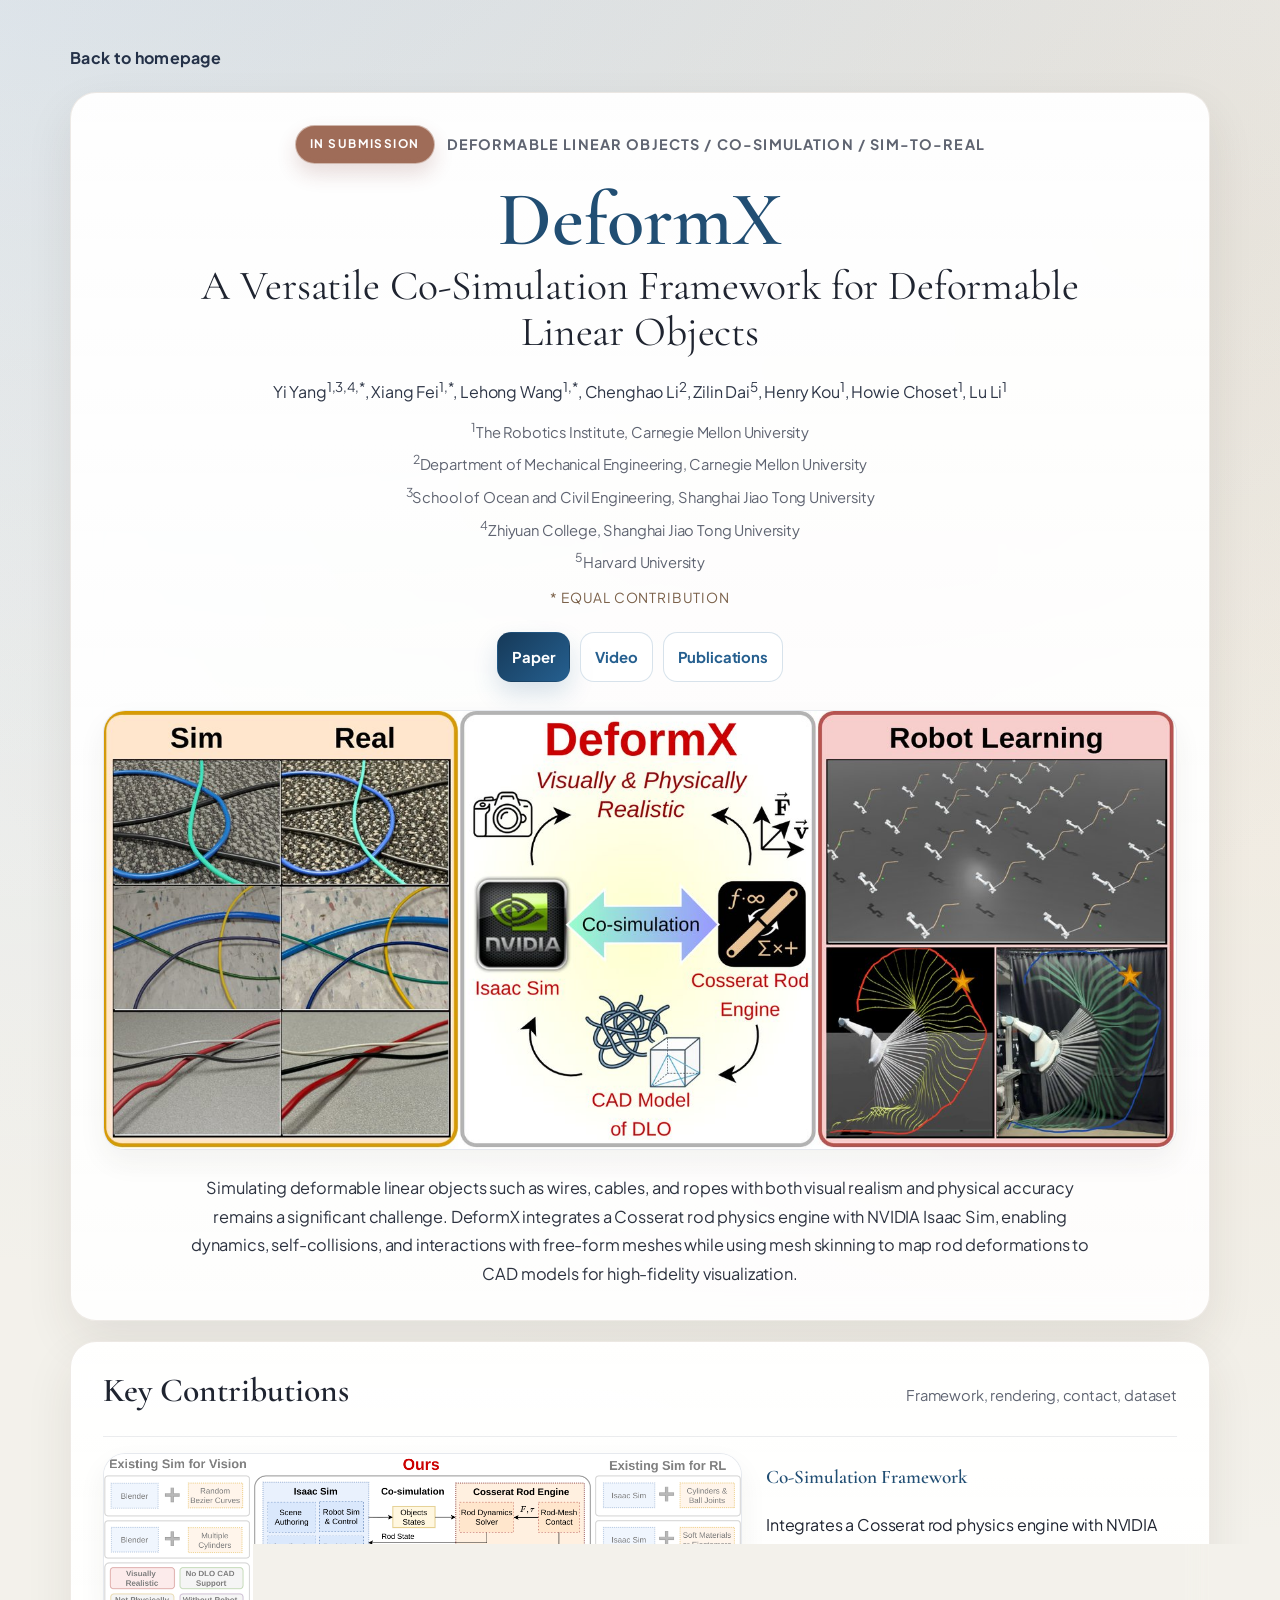
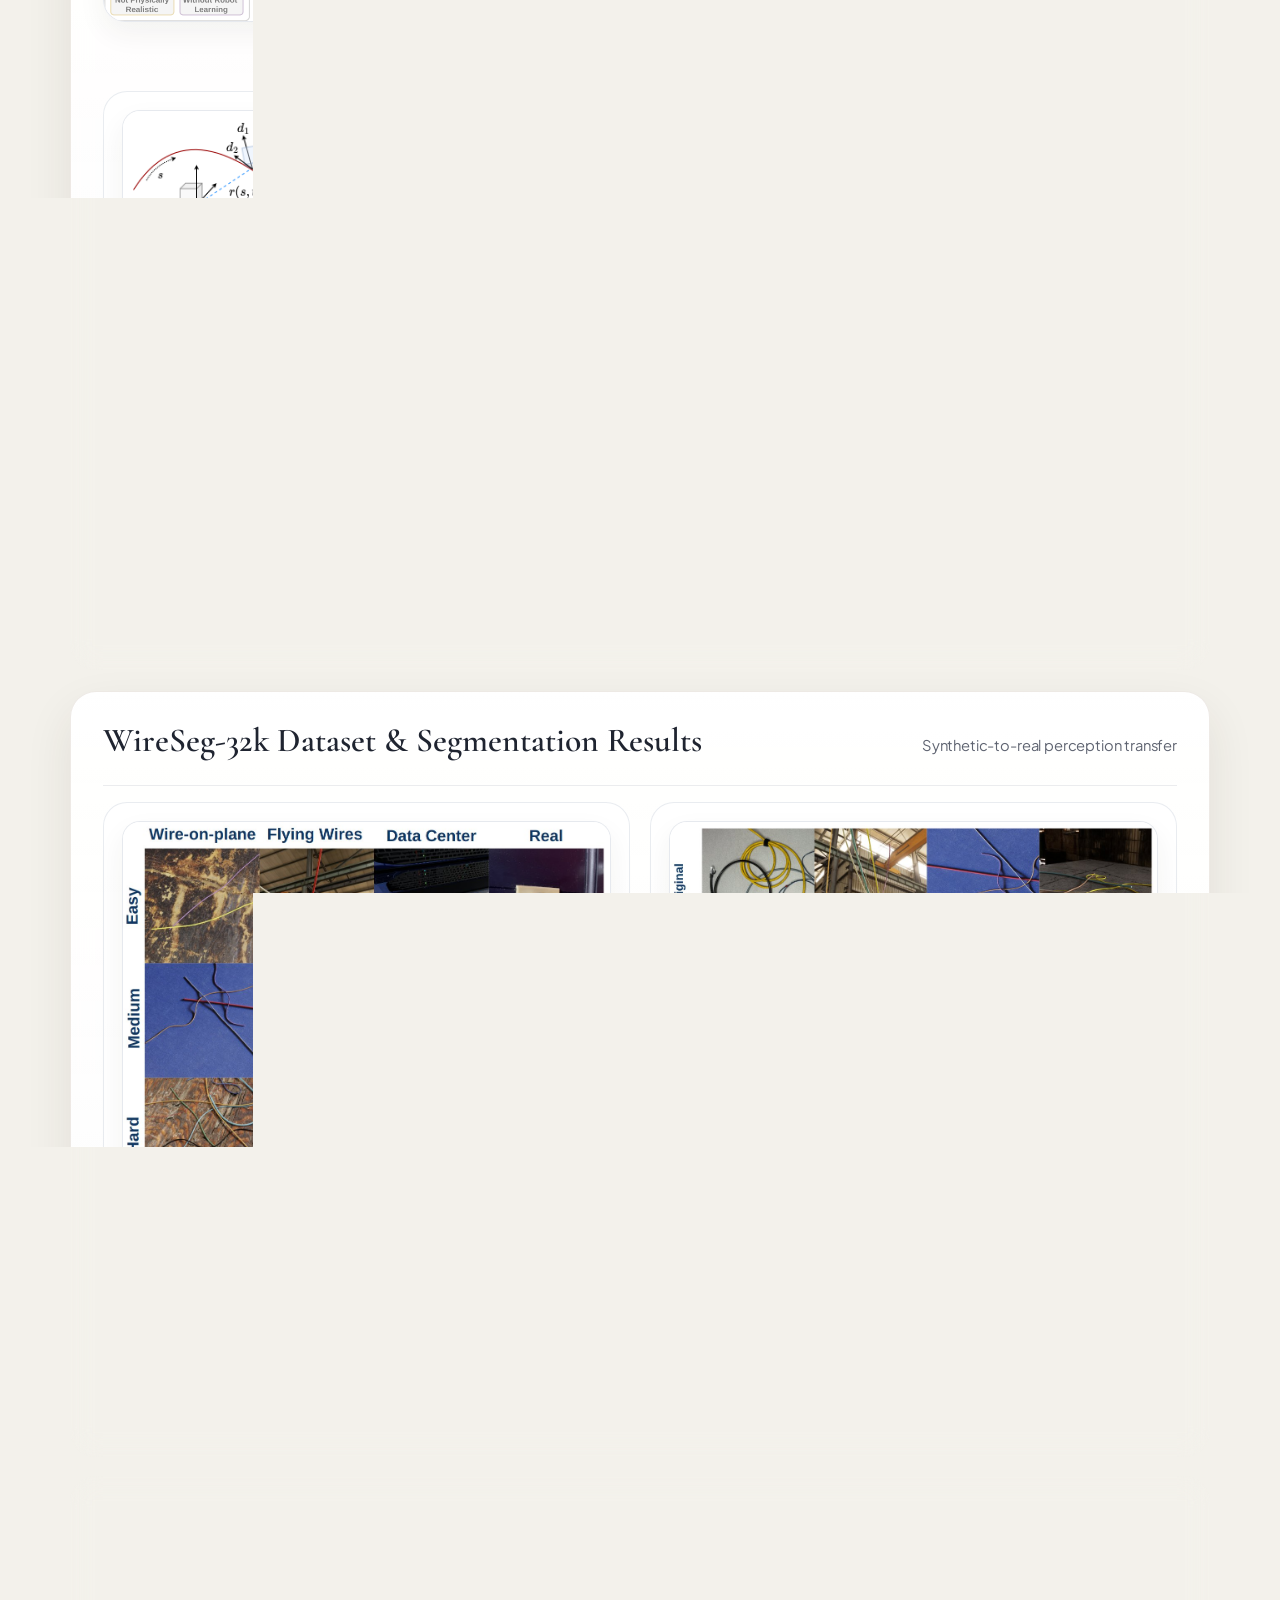
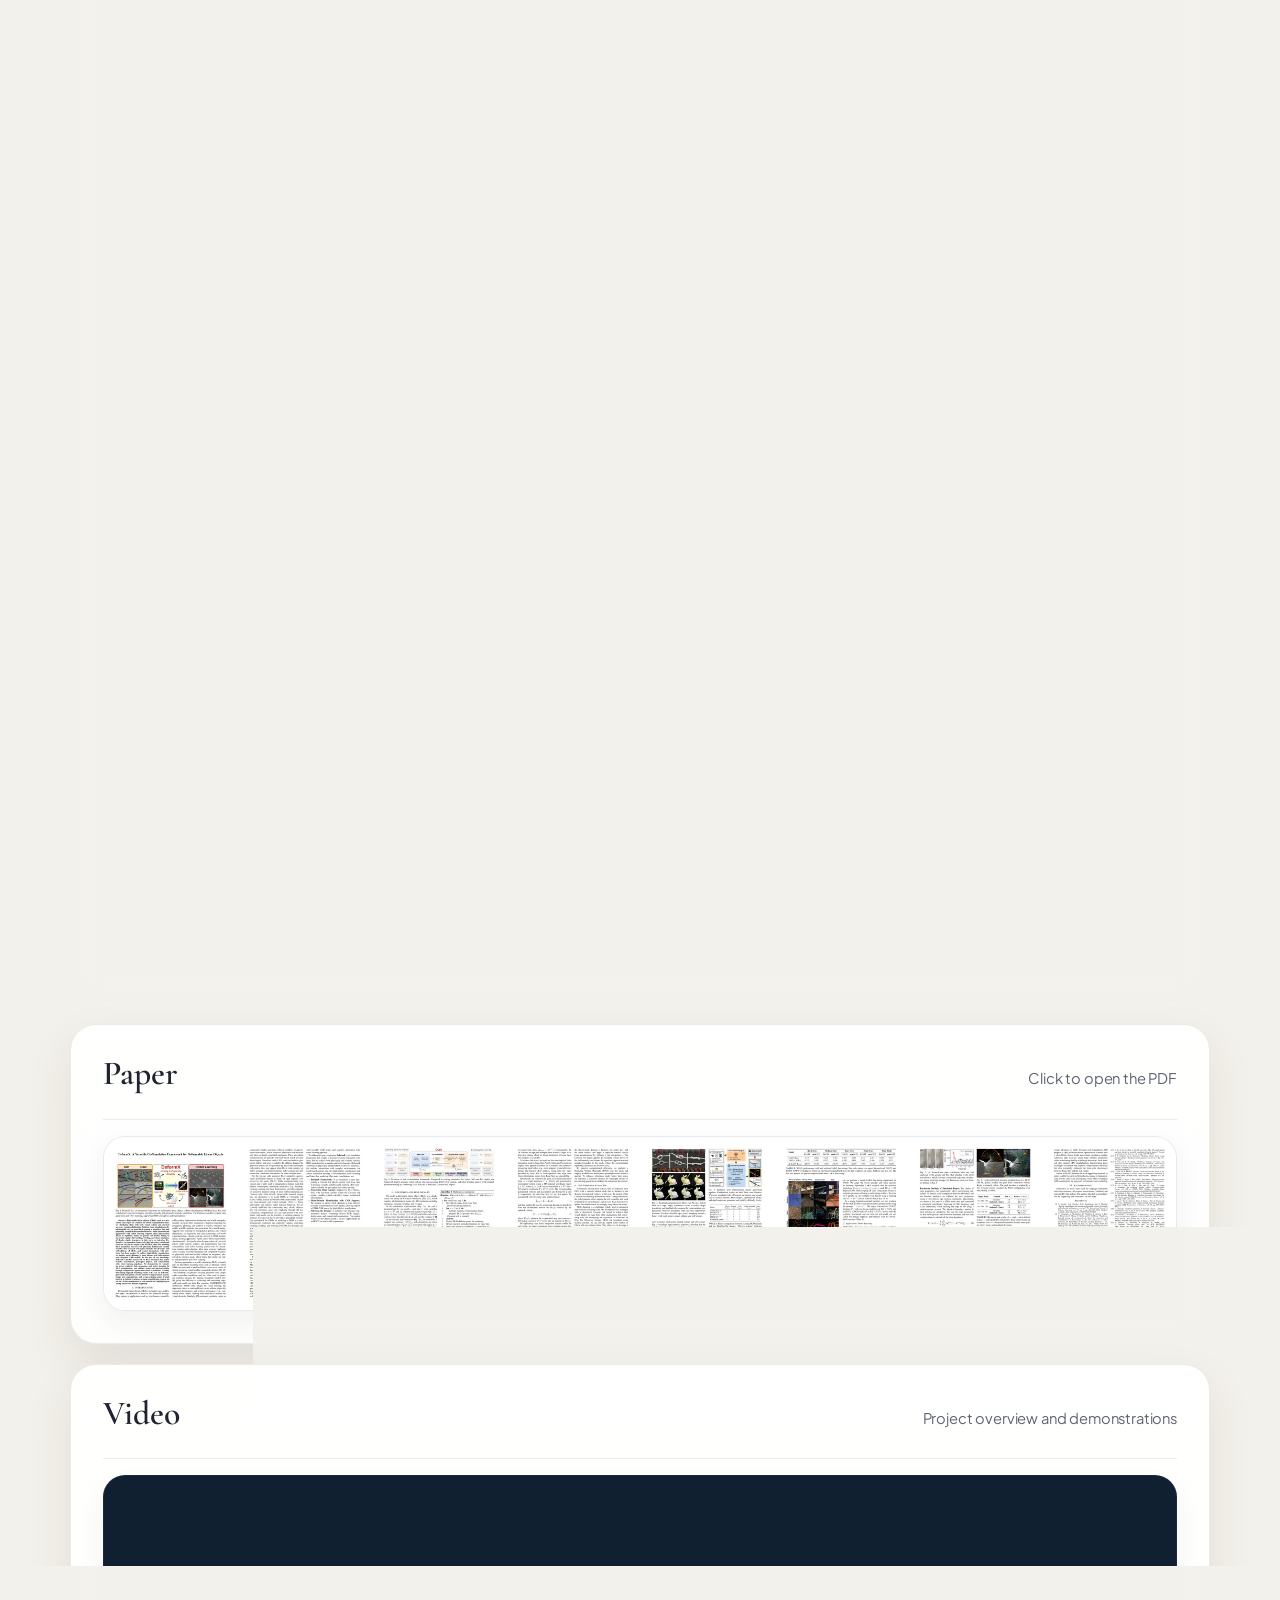
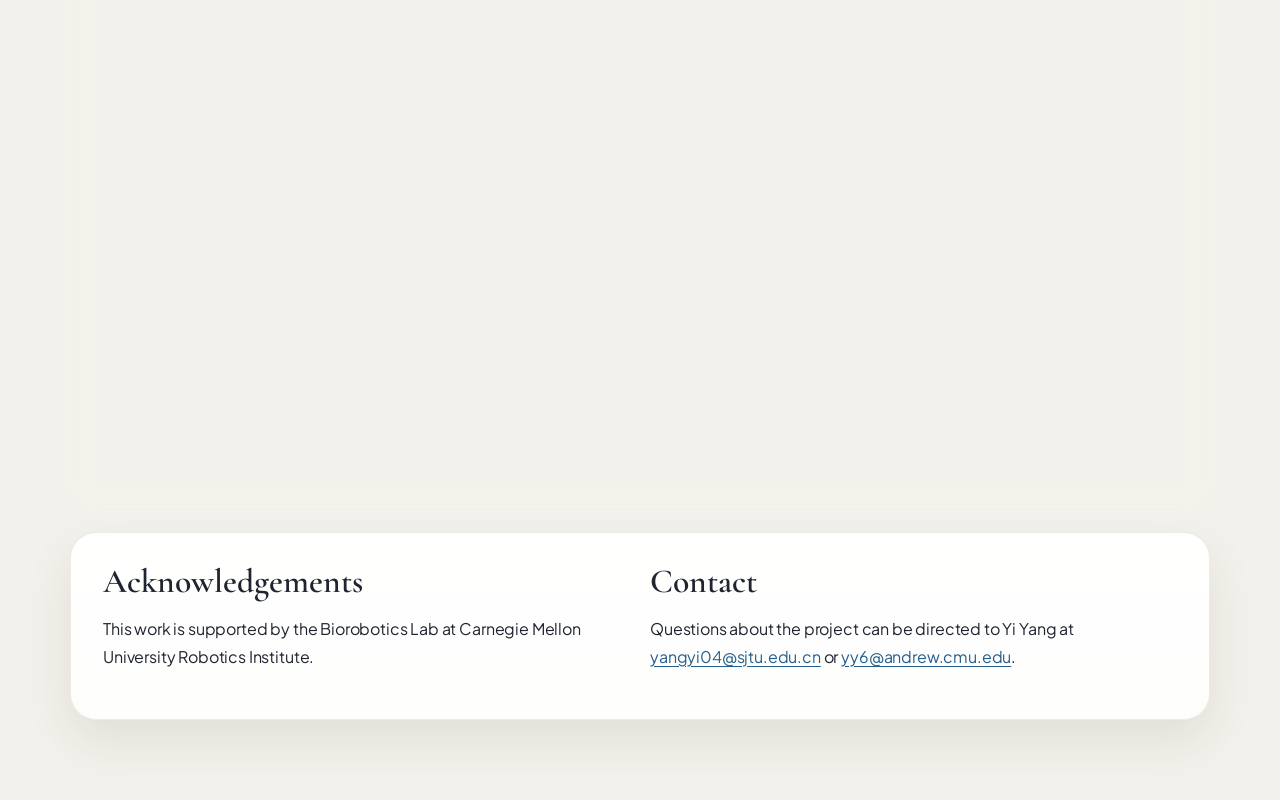
==== deformx.html @ b83f6d79 "add deformx website and video" ====
<!DOCTYPE html>
<html lang="en">
<head>
  <meta charset="UTF-8" />
  <meta name="viewport" content="width=device-width, initial-scale=1.0" />
  <title>DeformX | Yi Yang</title>
  <link rel="preconnect" href="https://fonts.googleapis.com">
  <link rel="preconnect" href="https://fonts.gstatic.com" crossorigin>
  <link href="https://fonts.googleapis.com/css2?family=Cormorant+Garamond:wght@500;600;700&amp;family=Plus+Jakarta+Sans:wght@400;500;600;700;800&amp;display=swap" rel="stylesheet">
  <link rel="stylesheet" href="assets/css/styles.css" />
</head>
<body class="project-page-body">
  <main class="project-shell">
    <a class="project-back-link" href="index.html#publications">Back to homepage</a>

    <section class="card project-hero">
      <div class="project-status-row">
        <span class="pub-badge warm project-status-badge">In Submission</span>
        <span class="project-kicker">Deformable Linear Objects / Co-Simulation / Sim-to-Real</span>
      </div>

      <h1>DeformX</h1>
      <p class="project-subtitle">A Versatile Co-Simulation Framework for Deformable Linear Objects</p>

      <p class="project-authors">
        Yi Yang<sup>1,3,4,*</sup>, Xiang Fei<sup>1,*</sup>, Lehong Wang<sup>1,*</sup>, Chenghao Li<sup>2</sup>,
        Zilin Dai<sup>5</sup>, Henry Kou<sup>1</sup>, Howie Choset<sup>1</sup>, Lu Li<sup>1</sup>
      </p>

      <div class="project-affiliations">
        <p><sup>1</sup>The Robotics Institute, Carnegie Mellon University</p>
        <p><sup>2</sup>Department of Mechanical Engineering, Carnegie Mellon University</p>
        <p><sup>3</sup>School of Ocean and Civil Engineering, Shanghai Jiao Tong University</p>
        <p><sup>4</sup>Zhiyuan College, Shanghai Jiao Tong University</p>
        <p><sup>5</sup>Harvard University</p>
      </div>

      <p class="project-note">* Equal contribution</p>

      <div class="project-actions">
        <a class="btn" href="assets/docs/DeformX.pdf" target="_blank" rel="noopener noreferrer">Paper</a>
        <a class="btn ghost" href="https://www.youtube.com/watch?v=CQvS8lQYSS8" target="_blank" rel="noopener noreferrer">Video</a>
        <a class="btn ghost" href="index.html#publications">Publications</a>
      </div>

      <figure class="project-cover">
        <img src="assets/images/deformx_cover.jpg" alt="DeformX framework overview" />
      </figure>

      <p class="project-lead">
        Simulating deformable linear objects such as wires, cables, and ropes with both visual realism and
        physical accuracy remains a significant challenge. DeformX integrates a Cosserat rod physics engine
        with NVIDIA Isaac Sim, enabling dynamics, self-collisions, and interactions with free-form meshes
        while using mesh skinning to map rod deformations to CAD models for high-fidelity visualization.
      </p>
    </section>

    <section class="card project-section">
      <div class="section-head">
        <h2>Key Contributions</h2>
        <span class="muted">Framework, rendering, contact, dataset</span>
      </div>

      <div class="project-feature">
        <figure class="project-feature-media">
          <img src="assets/images/deformx_system.png" alt="DeformX co-simulation framework diagram" />
        </figure>
        <div class="project-feature-copy">
          <h3>Co-Simulation Framework</h3>
          <p>
            Integrates a Cosserat rod physics engine with NVIDIA Isaac Sim through a multi-rate coupling
            scheme, bridging principled DLO physics, realistic visualization, and robot-learning-compatible
            scene authoring in a single pipeline.
          </p>
        </div>
      </div>

      <div class="project-grid project-grid-three">
        <article class="project-mini-card">
          <figure class="project-mini-media">
            <img src="assets/images/deformx_figure2.png" alt="Mesh skinning visualization for DeformX" />
          </figure>
          <h3>Mesh Skinning</h3>
          <p>Maps discrete Cosserat rod deformation onto CAD models for high-fidelity visualization.</p>
        </article>

        <article class="project-mini-card">
          <figure class="project-mini-media">
            <img src="assets/images/deformx_contact.png" alt="Free-form mesh contact in DeformX" />
          </figure>
          <h3>Free-Form Mesh Contact</h3>
          <p>Supports realistic interaction between deformable linear objects and arbitrary meshes.</p>
        </article>

        <article class="project-mini-card">
          <figure class="project-mini-media">
            <img src="assets/images/deformx_pipeline.jpg" alt="WireSeg-32k dataset generation pipeline" />
          </figure>
          <h3>WireSeg-32k Dataset</h3>
          <p>Provides 32,000 synthetic wire segmentation images with depth and instance masks.</p>
        </article>
      </div>
    </section>

    <section class="card project-section">
      <div class="section-head">
        <h2>WireSeg-32k Dataset &amp; Segmentation Results</h2>
        <span class="muted">Synthetic-to-real perception transfer</span>
      </div>

      <div class="project-grid project-grid-two">
        <article class="project-panel">
          <figure class="project-panel-media">
            <img src="assets/images/deformx_dataset.jpg" alt="WireSeg-32k synthetic dataset examples" />
          </figure>
          <p class="project-caption">
            32,000 synthetic images from 300+ simulation runs across Easy, Medium, and Hard tiers in
            wire-on-plane, flying-wire, and data-center scenes.
          </p>
        </article>

        <article class="project-panel">
          <figure class="project-panel-media">
            <img src="assets/images/deformx_segmentation.jpg" alt="Segmentation results from DeformX-generated training data" />
          </figure>
          <p class="project-caption">
            Fine-tuning SAM3 on DeformX-generated data yields a <strong>10.2% mAP@75 improvement</strong>
            on real-image wire instance segmentation.
          </p>
        </article>
      </div>
    </section>

    <section class="card project-section">
      <div class="section-head">
        <h2>Sim-to-Real Robot Learning</h2>
        <span class="muted">Validation and transfer on UR5e</span>
      </div>

      <div class="project-stack">
        <article class="project-panel project-panel-narrow">
          <figure class="project-panel-media">
            <img src="assets/images/deformx_sin_motion.jpg" alt="Physics validation with robot-driven rope motion" />
          </figure>
          <p class="project-caption">Physics validation with robot-driven rope motion and motion-capture comparison.</p>
        </article>

        <article class="project-panel project-panel-narrow">
          <figure class="project-panel-media">
            <img src="assets/images/deformx_demo3.jpg" alt="Goal-conditioned rope manipulation in simulation and on hardware" />
          </figure>
          <p class="project-caption">Goal-conditioned dynamic rope manipulation in simulation and in the real world.</p>
        </article>
      </div>

      <p class="project-summary">
        A rope-swinging hit-target policy trained entirely in DeformX achieves
        <strong>6.6 cm mean target-hitting error</strong> when deployed on a real UR5e robot.
      </p>
    </section>

    <section class="card project-section">
      <div class="section-head">
        <h2>Paper</h2>
        <span class="muted">Click to open the PDF</span>
      </div>

      <a class="project-paper-preview" href="assets/docs/DeformX.pdf" target="_blank" rel="noopener noreferrer">
        <img src="assets/images/deformx_paper_stitched.jpg" alt="Preview of the DeformX paper" />
      </a>
    </section>

    <section class="card project-section">
      <div class="section-head">
        <h2>Video</h2>
        <span class="muted">Project overview and demonstrations</span>
      </div>

      <div class="project-video-frame">
        <iframe
          src="https://www.youtube.com/embed/CQvS8lQYSS8"
          title="DeformX video"
          allow="accelerometer; autoplay; clipboard-write; encrypted-media; gyroscope; picture-in-picture"
          allowfullscreen></iframe>
      </div>
    </section>

    <section class="card project-section project-footer-card">
      <div class="project-grid project-grid-two">
        <div>
          <h2>Acknowledgements</h2>
          <p>This work is supported by the Biorobotics Lab at Carnegie Mellon University Robotics Institute.</p>
        </div>
        <div>
          <h2>Contact</h2>
          <p>
            Questions about the project can be directed to Yi Yang at
            <a href="mailto:yangyi04@sjtu.edu.cn">yangyi04@sjtu.edu.cn</a>
            or
            <a href="mailto:yy6@andrew.cmu.edu">yy6@andrew.cmu.edu</a>.
          </p>
        </div>
      </div>
    </section>
  </main>
</body>
</html>
---- assets/css/styles.css ----
:root {
  --bg: #f3f1eb;
  --panel: rgba(255, 255, 255, 0.88);
  --panel-strong: #ffffff;
  --line: rgba(135, 108, 78, 0.14);
  --line-strong: rgba(78, 99, 133, 0.18);
  --text: #1f2430;
  --muted: #5f6471;
  --accent: #255f8f;
  --accent-soft: #edf5fb;
  --accent-deep: #163a59;
  --warm: #9c5b44;
  --shadow: 0 20px 48px rgba(50, 43, 31, 0.09);
  --shadow-soft: 0 12px 28px rgba(50, 43, 31, 0.06);
}

* {
  box-sizing: border-box;
}

html,
body {
  margin: 0;
  padding: 0;
}

html {
  scroll-behavior: smooth;
}

body {
  font-family: "Plus Jakarta Sans", -apple-system, BlinkMacSystemFont, "Segoe UI", sans-serif;
  color: var(--text);
  line-height: 1.75;
  background:
    radial-gradient(circle at 10% -8%, rgba(108, 151, 197, 0.26), transparent 28%),
    radial-gradient(circle at 92% 4%, rgba(205, 174, 132, 0.2), transparent 24%),
    linear-gradient(180deg, rgba(255, 255, 255, 0.46) 0%, rgba(255, 255, 255, 0) 22%),
    var(--bg);
  letter-spacing: -0.01em;
}

h1,
h2,
h3 {
  font-family: "Cormorant Garamond", Georgia, serif;
  font-weight: 600;
  letter-spacing: 0;
}

a {
  color: var(--accent);
  text-underline-offset: 0.18em;
}

.page-shell {
  max-width: 1200px;
  margin: 0 auto;
  padding: 44px 20px 76px;
  display: grid;
  gap: 24px;
  grid-template-columns: 340px minmax(0, 1fr);
  align-items: start;
}

.card {
  background: var(--panel);
  border: 1px solid var(--line);
  border-radius: 26px;
  box-shadow: var(--shadow);
  backdrop-filter: blur(14px);
}

.sidebar {
  position: sticky;
  top: 20px;
  padding: 30px;
  background:
    linear-gradient(180deg, rgba(255, 255, 255, 0.97) 0%, rgba(248, 244, 237, 0.92) 100%);
}

.sidebar-intro {
  text-align: center;
}

.avatar {
  width: 144px;
  height: 144px;
  margin: 0 auto;
  border-radius: 34px;
  overflow: hidden;
  border: 3px solid rgba(255, 255, 255, 0.95);
  box-shadow: 0 18px 34px rgba(43, 59, 92, 0.18);
}

.avatar-image {
  width: 100%;
  height: 100%;
  display: block;
  object-fit: cover;
}

h1 {
  margin: 20px 0 4px;
  font-size: 2.7rem;
  line-height: 1.02;
}

.role {
  margin: 0;
  color: var(--muted);
  font-size: 0.98rem;
  max-width: 240px;
  margin-left: auto;
  margin-right: auto;
}

.quick-nav {
  margin: 28px 0 22px;
  display: grid;
  gap: 10px;
}

.quick-nav a {
  color: #243148;
  text-decoration: none;
  background: rgba(248, 249, 251, 0.84);
  border: 1px solid rgba(105, 129, 160, 0.12);
  border-radius: 14px;
  padding: 10px 13px;
  font-size: 0.93rem;
  font-weight: 600;
  transition: background 0.2s ease, border-color 0.2s ease, transform 0.2s ease, box-shadow 0.2s ease;
}

.quick-nav a:hover {
  border-color: rgba(51, 98, 143, 0.22);
  background: rgba(237, 245, 251, 0.95);
  transform: translateX(3px);
  box-shadow: var(--shadow-soft);
}

.contact-block {
  display: grid;
  gap: 10px;
}

.contact-block p {
  margin: 0;
  padding: 11px 12px;
  font-size: 0.93rem;
  border-radius: 14px;
  background: rgba(255, 255, 255, 0.7);
  border: 1px solid rgba(124, 133, 152, 0.12);
}

.button-row {
  margin-top: 16px;
  display: grid;
  gap: 10px;
}

.btn {
  display: inline-block;
  text-align: center;
  text-decoration: none;
  font-size: 0.93rem;
  font-weight: 700;
  border-radius: 14px;
  padding: 11px 14px;
  border: 1px solid transparent;
  background: linear-gradient(135deg, var(--accent-deep) 0%, var(--accent) 100%);
  color: #fff;
  box-shadow: 0 12px 24px rgba(37, 95, 143, 0.18);
  transition: transform 0.2s ease, box-shadow 0.2s ease, opacity 0.2s ease;
}

.btn:hover {
  transform: translateY(-1px);
  box-shadow: 0 16px 28px rgba(37, 95, 143, 0.22);
}

.btn.ghost {
  background: rgba(255, 255, 255, 0.82);
  color: var(--accent);
  border-color: rgba(37, 95, 143, 0.18);
  box-shadow: none;
}

.content {
  display: grid;
  gap: 20px;
}

.content .card {
  padding: 30px;
  background:
    linear-gradient(180deg, rgba(255, 255, 255, 0.96) 0%, rgba(255, 255, 255, 0.86) 100%);
}

h2 {
  margin: 0 0 14px;
  font-size: 2.1rem;
  line-height: 1;
}

h3 {
  margin: 0;
  font-size: 1.2rem;
}

.section-head {
  display: flex;
  justify-content: space-between;
  align-items: baseline;
  gap: 12px;
  padding-bottom: 14px;
  margin-bottom: 16px;
  border-bottom: 1px solid rgba(95, 100, 113, 0.12);
}

.muted {
  color: var(--muted);
  font-size: 0.92rem;
}

.chips {
  list-style: none;
  margin: 18px 0 0;
  padding: 0;
  display: flex;
  flex-wrap: wrap;
  gap: 10px;
}

.chips li {
  background: linear-gradient(180deg, #f4f8fc 0%, #edf4fa 100%);
  color: #234d73;
  border: 1px solid rgba(37, 95, 143, 0.12);
  border-radius: 999px;
  padding: 6px 12px;
  font-size: 0.84rem;
  font-weight: 600;
}

.timeline,
.skill-list,
.award-grid {
  margin: 0;
  padding-left: 0;
  list-style: none;
}

.timeline li,
.skill-list li,
.award-grid li {
  margin-bottom: 10px;
}

.timeline li,
.skill-list li,
.award-grid li {
  position: relative;
  padding-left: 18px;
}

.timeline li::before,
.skill-list li::before,
.award-grid li::before {
  content: "";
  position: absolute;
  left: 0;
  top: 0.78em;
  width: 7px;
  height: 7px;
  border-radius: 999px;
  background: linear-gradient(135deg, var(--accent) 0%, #78a9cd 100%);
  box-shadow: 0 0 0 4px rgba(37, 95, 143, 0.08);
}

.timeline span {
  font-weight: 700;
  color: #2f3b52;
  display: inline-block;
  min-width: 92px;
}

.timeline.compact li {
  margin-bottom: 8px;
}

.publication-list {
  margin-top: 8px;
  display: grid;
  gap: 24px;
}

.publication-card {
  display: grid;
  grid-template-columns: minmax(290px, 340px) minmax(0, 1fr);
  gap: 26px;
  align-items: start;
  padding: 6px 0;
}

.publication-media {
  position: relative;
  min-height: 252px;
  overflow: visible;
  display: flex;
  align-items: center;
  justify-content: center;
  padding: 0;
  background: transparent;
}

.deformx-media {
  min-height: 286px;
  padding: 0;
  background: transparent;
}

.publication-image {
  width: auto;
  height: auto;
  max-width: 88%;
  max-height: 82%;
  display: block;
  object-fit: contain;
  object-position: center;
}

.publication-image-hand {
  max-width: 82%;
  max-height: 76%;
}

.publication-image-deformx {
  max-width: 100%;
  max-height: 100%;
}

.publication-body {
  display: grid;
  gap: 10px;
  align-content: start;
}

.pub-badge {
  position: absolute;
  top: 14px;
  left: 14px;
  z-index: 3;
  display: inline-flex;
  align-items: center;
  justify-content: center;
  min-width: 118px;
  padding: 8px 14px;
  border: 1px solid rgba(255, 255, 255, 0.5);
  border-radius: 999px;
  background: rgba(22, 58, 89, 0.8);
  backdrop-filter: blur(12px);
  color: #fff;
  font-size: 0.74rem;
  font-weight: 700;
  letter-spacing: 0.12em;
  text-transform: uppercase;
  box-shadow: 0 10px 20px rgba(14, 31, 66, 0.16);
}

.pub-badge.warm {
  background: rgba(138, 76, 52, 0.82);
  box-shadow: 0 10px 20px rgba(120, 43, 37, 0.16);
}

.publication-body h3 {
  font-size: clamp(1.2rem, 1.02rem + 0.74vw, 1.45rem);
  line-height: 1.22;
  color: #214e73;
}

.publication-body h3 a {
  color: inherit;
  text-decoration: none;
}

.publication-body h3 a:hover {
  text-decoration: underline;
}

.pub-authors {
  margin: 0;
  color: #575d68;
  font-size: 0.94rem;
  line-height: 1.65;
}

.pub-meta {
  margin: 0;
  color: #7b614a;
  font-size: 0.86rem;
  letter-spacing: 0.04em;
  text-transform: uppercase;
}

.pub-links {
  display: flex;
  flex-wrap: wrap;
  gap: 10px;
  padding-top: 4px;
}

.pub-btn {
  display: inline-flex;
  align-items: center;
  justify-content: center;
  min-width: 96px;
  padding: 10px 16px;
  border: 1px solid rgba(29, 44, 63, 0.16);
  border-radius: 999px;
  background: rgba(255, 255, 255, 0.94);
  color: #1e2636;
  text-decoration: none;
  font-weight: 600;
  line-height: 1;
  transition: transform 0.2s ease, border-color 0.2s ease, background 0.2s ease;
}

.pub-btn:hover {
  transform: translateY(-1px);
  border-color: rgba(37, 95, 143, 0.26);
  background: rgba(237, 245, 251, 0.95);
}

.pub-btn.ghost {
  background: rgba(247, 249, 252, 0.92);
}

.pub-btn.disabled {
  border-color: rgba(124, 133, 152, 0.18);
  background: rgba(245, 247, 251, 0.82);
  color: #7c8598;
}

.hand-media {
  background: transparent;
}

.two-col {
  display: grid;
  grid-template-columns: repeat(2, minmax(0, 1fr));
  gap: 24px;
}

@media (max-width: 1080px) {
  .page-shell {
    grid-template-columns: 1fr;
  }

  .sidebar {
    position: static;
  }

  .sidebar,
  .content .card {
    border-radius: 24px;
  }

  .publication-card {
    grid-template-columns: 1fr;
  }
}

@media (max-width: 780px) {
  .content .card,
  .sidebar {
    padding: 24px;
  }

  .two-col {
    grid-template-columns: 1fr;
  }

  .publication-body h3 {
    font-size: 1.16rem;
    line-height: 1.26;
  }

  .timeline span {
    min-width: 76px;
  }
}

@media (max-width: 560px) {
  .page-shell {
    padding: 20px 14px 42px;
  }

  .publication-card {
    padding: 18px;
    gap: 16px;
  }

  .publication-media {
    min-height: 216px;
    padding: 10px;
  }

  .deformx-media {
    min-height: 236px;
  }

  .avatar {
    width: 128px;
    height: 128px;
    border-radius: 26px;
  }

  .section-head {
    flex-direction: column;
    align-items: flex-start;
    margin-bottom: 14px;
    padding-bottom: 12px;
  }

  .timeline span {
    min-width: 100%;
    margin-bottom: 2px;
  }

  .timeline li,
  .skill-list li,
  .award-grid li {
    padding-left: 16px;
  }
}

.project-page-body {
  min-height: 100vh;
}

.project-shell {
  max-width: 1180px;
  margin: 0 auto;
  padding: 44px 20px 80px;
  display: grid;
  gap: 20px;
}

.project-back-link {
  width: fit-content;
  color: #243148;
  text-decoration: none;
  font-weight: 700;
  letter-spacing: 0.02em;
}

.project-back-link:hover {
  text-decoration: underline;
}

.project-hero,
.project-section {
  padding: 32px;
  background: linear-gradient(180deg, rgba(255, 255, 255, 0.96) 0%, rgba(255, 255, 255, 0.88) 100%);
}

.project-hero {
  text-align: center;
}

.project-status-row {
  display: flex;
  flex-wrap: wrap;
  justify-content: center;
  align-items: center;
  gap: 12px;
}

.project-status-badge {
  position: static;
}

.project-kicker {
  color: var(--muted);
  font-size: 0.9rem;
  font-weight: 700;
  letter-spacing: 0.08em;
  text-transform: uppercase;
}

.project-hero h1 {
  margin: 20px 0 8px;
  font-size: clamp(3.2rem, 7vw, 4.8rem);
  line-height: 0.94;
  color: #214e73;
}

.project-subtitle {
  margin: 0 auto;
  max-width: 880px;
  font-family: "Cormorant Garamond", Georgia, serif;
  font-size: clamp(1.8rem, 3.4vw, 2.6rem);
  line-height: 1.1;
}

.project-authors {
  margin: 20px auto 10px;
  max-width: 900px;
  color: #2e3647;
  font-size: 1rem;
}

.project-affiliations {
  display: grid;
  gap: 4px;
  color: var(--muted);
  font-size: 0.92rem;
}

.project-affiliations p,
.project-note,
.project-summary,
.project-caption,
.project-lead {
  margin: 0;
}

.project-note {
  margin-top: 10px;
  color: #7b614a;
  font-size: 0.86rem;
  letter-spacing: 0.06em;
  text-transform: uppercase;
}

.project-actions {
  margin-top: 22px;
  display: flex;
  flex-wrap: wrap;
  justify-content: center;
  gap: 10px;
}

.project-cover,
.project-feature-media,
.project-mini-media,
.project-panel-media,
.project-paper-preview {
  margin: 0;
  overflow: hidden;
  border-radius: 22px;
  border: 1px solid rgba(78, 99, 133, 0.14);
  background: rgba(255, 255, 255, 0.96);
  box-shadow: var(--shadow-soft);
}

.project-cover {
  margin-top: 28px;
}

.project-cover img,
.project-feature-media img,
.project-mini-media img,
.project-panel-media img,
.project-paper-preview img {
  width: 100%;
  display: block;
}

.project-lead {
  max-width: 920px;
  margin: 24px auto 0;
  font-size: 1.02rem;
  color: #2d3340;
}

.project-feature {
  display: grid;
  grid-template-columns: minmax(0, 1.4fr) minmax(260px, 0.9fr);
  gap: 24px;
  align-items: start;
}

.project-feature-copy {
  padding-top: 8px;
}

.project-feature-copy h3,
.project-mini-card h3 {
  margin-bottom: 10px;
  color: #214e73;
}

.project-grid {
  display: grid;
  gap: 20px;
}

.project-grid-two {
  grid-template-columns: repeat(2, minmax(0, 1fr));
}

.project-grid-three {
  margin-top: 24px;
  grid-template-columns: repeat(3, minmax(0, 1fr));
}

.project-mini-card,
.project-panel {
  padding: 18px;
  border: 1px solid rgba(78, 99, 133, 0.12);
  border-radius: 24px;
  background: rgba(255, 255, 255, 0.76);
}

.project-mini-card {
  display: grid;
  gap: 14px;
  align-content: start;
  text-align: center;
}

.project-mini-media,
.project-panel-media {
  border-radius: 18px;
}

.project-panel {
  display: grid;
  gap: 14px;
}

.project-stack {
  display: grid;
  gap: 18px;
}

.project-panel-narrow {
  max-width: 860px;
  margin: 0 auto;
}

.project-caption {
  color: #4c5360;
  font-size: 0.94rem;
}

.project-summary {
  margin-top: 20px;
  text-align: center;
  font-size: 1rem;
}

.project-paper-preview {
  display: block;
  transition: transform 0.2s ease, box-shadow 0.2s ease, border-color 0.2s ease;
}

.project-paper-preview:hover {
  transform: translateY(-2px);
  border-color: rgba(37, 95, 143, 0.2);
  box-shadow: 0 18px 34px rgba(50, 43, 31, 0.12);
}

.project-video-frame {
  position: relative;
  overflow: hidden;
  border-radius: 22px;
  border: 1px solid rgba(78, 99, 133, 0.14);
  box-shadow: var(--shadow-soft);
  background: #102030;
  aspect-ratio: 16 / 9;
}

.project-video-frame iframe {
  width: 100%;
  height: 100%;
  border: 0;
}

.project-footer-card h2 {
  margin-bottom: 10px;
}

@media (max-width: 1080px) {
  .project-feature,
  .project-grid-three {
    grid-template-columns: 1fr;
  }
}

@media (max-width: 780px) {
  .project-hero,
  .project-section {
    padding: 24px;
  }

  .project-grid-two {
    grid-template-columns: 1fr;
  }

  .project-status-row {
    flex-direction: column;
  }
}

@media (max-width: 560px) {
  .project-shell {
    padding: 20px 14px 44px;
  }

  .project-hero h1 {
    font-size: 2.8rem;
  }

  .project-subtitle {
    font-size: 1.55rem;
  }
}
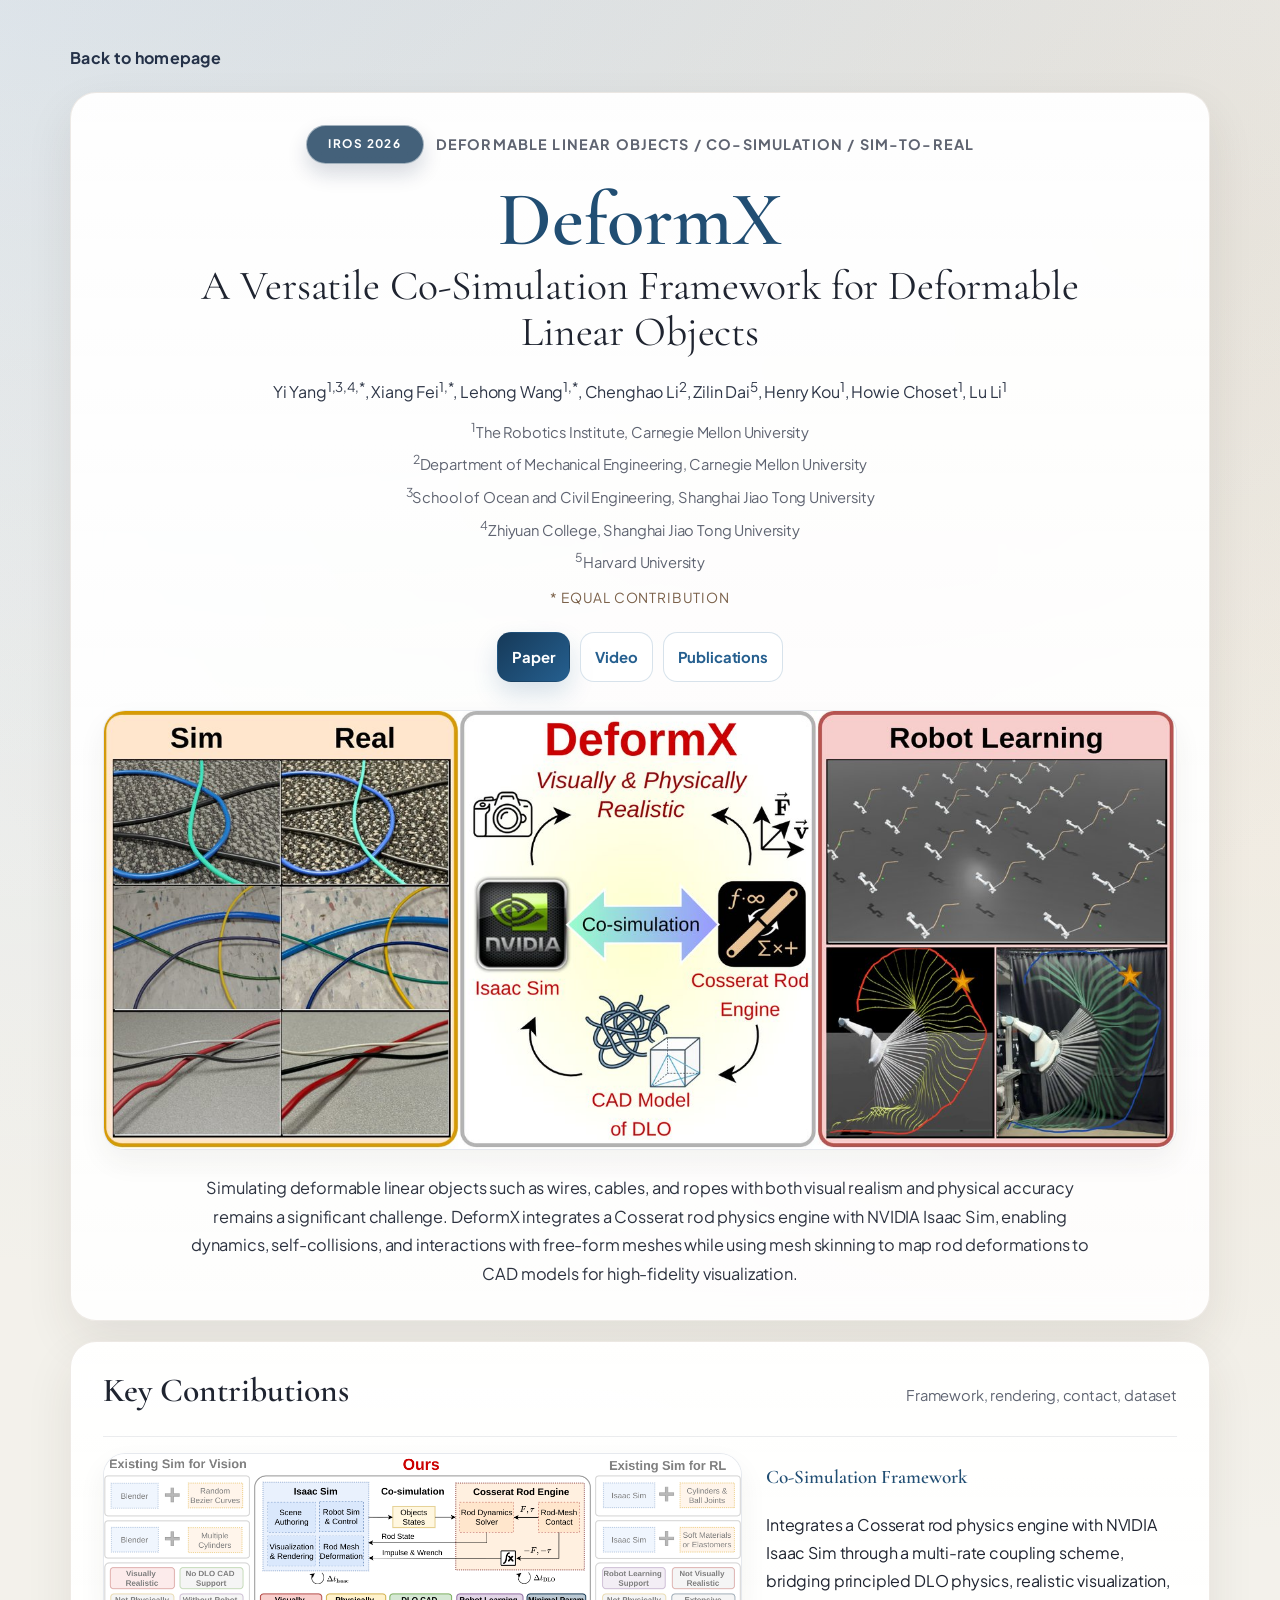
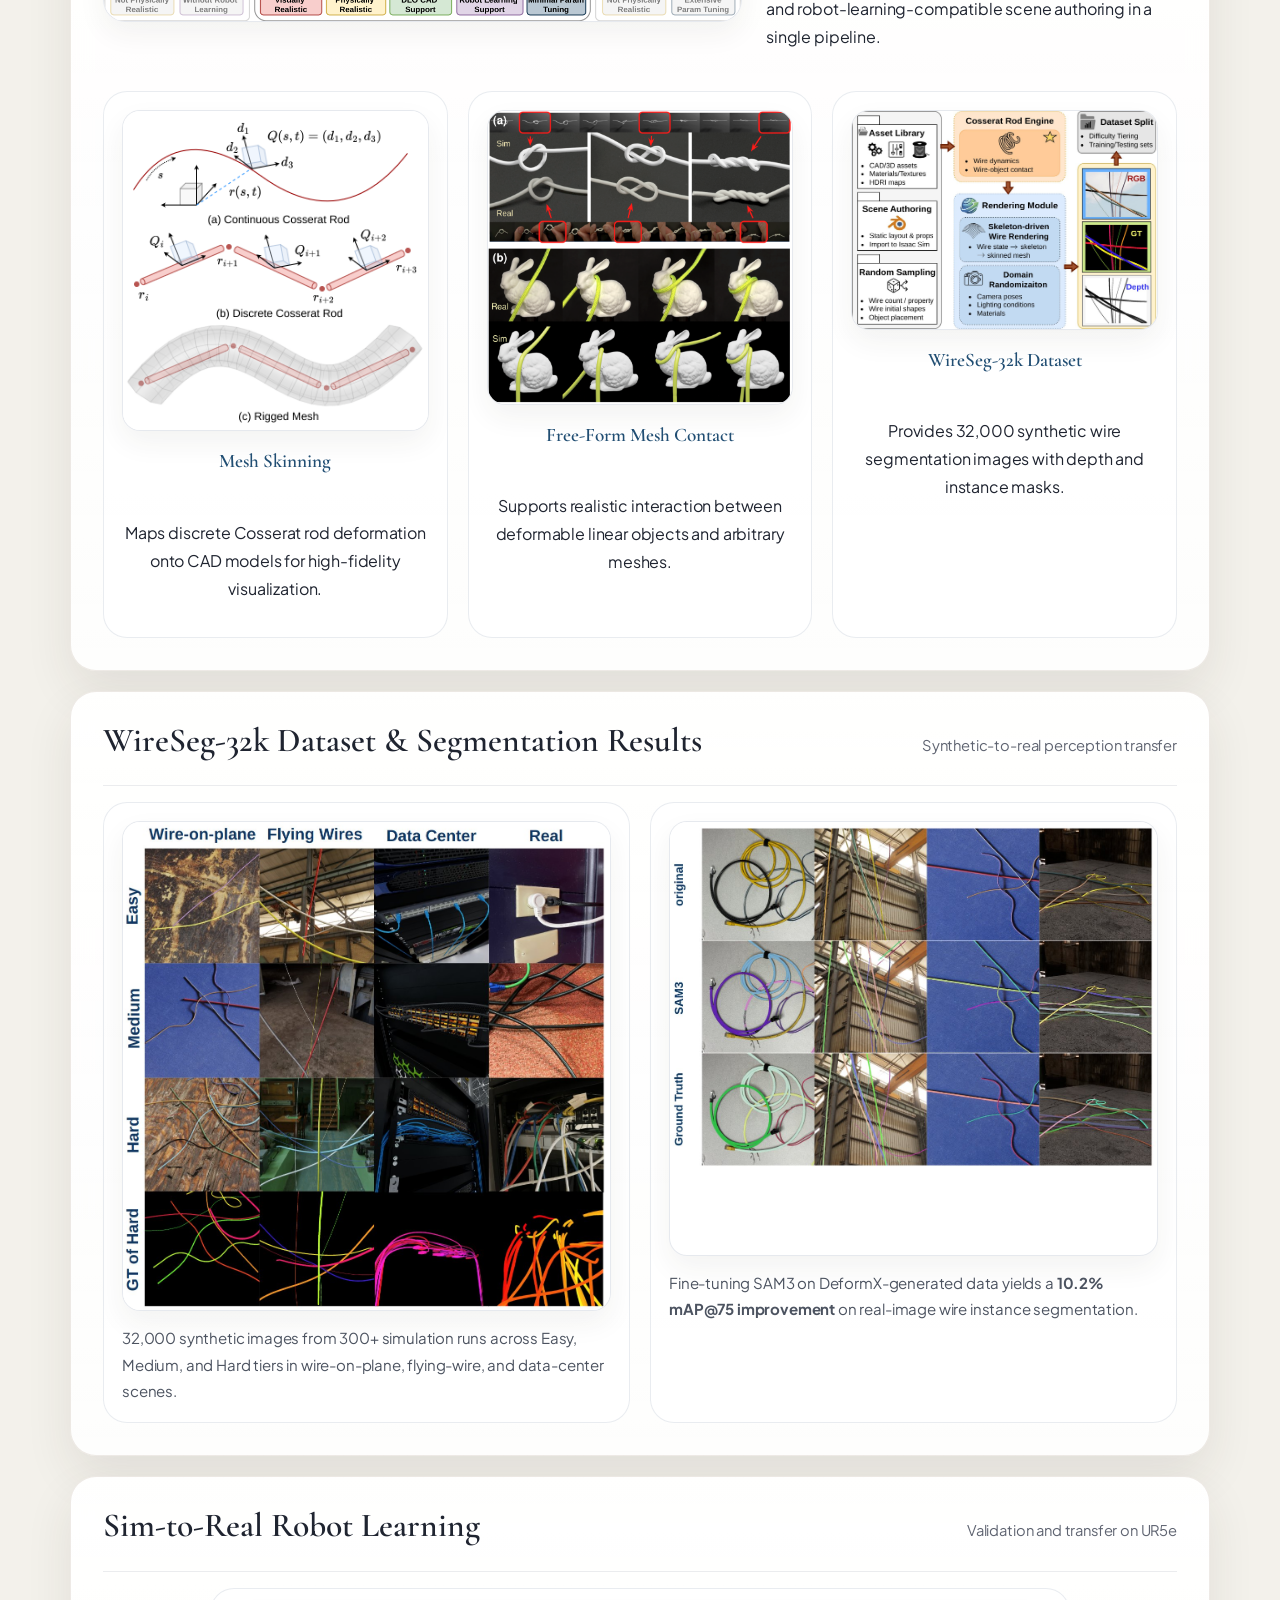
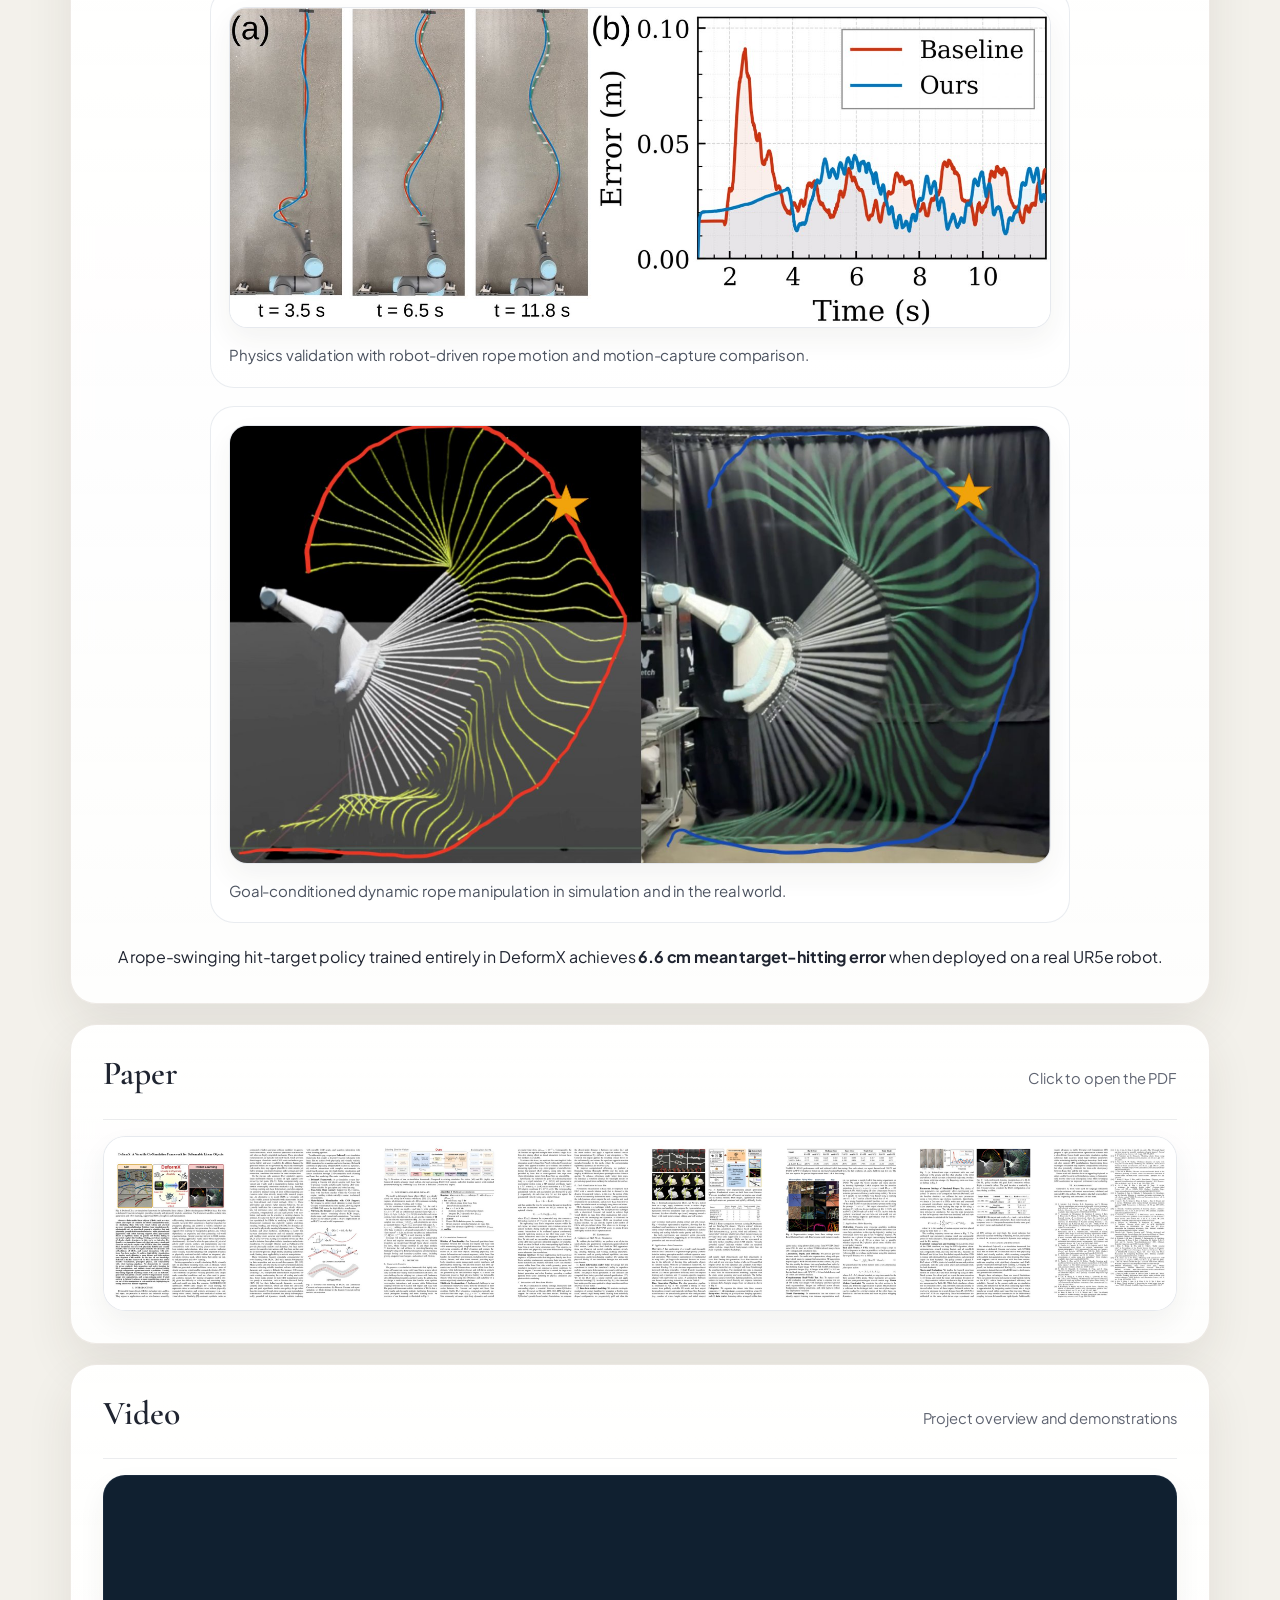
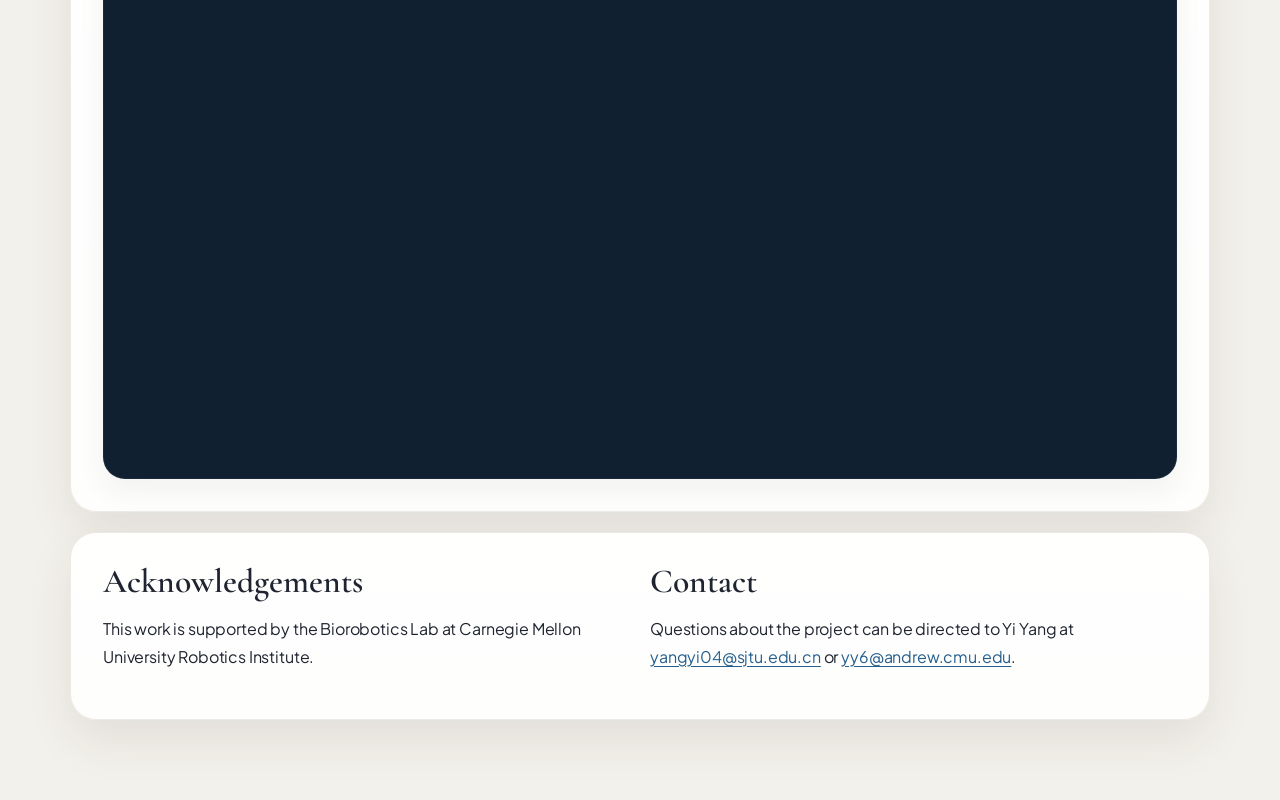
==== commit 30a3570d: "Add ENPIRE, mark DeformX as IROS 2026 accepted, refine homepage - Add ENPIRE publication entry (cove" ====
--- a/deformx.html
+++ b/deformx.html
@@ -15,7 +15,7 @@
 
     <section class="card project-hero">
       <div class="project-status-row">
-        <span class="pub-badge warm project-status-badge">In Submission</span>
+        <span class="pub-badge project-status-badge">IROS 2026</span>
         <span class="project-kicker">Deformable Linear Objects / Co-Simulation / Sim-to-Real</span>
       </div>
 
--- a/assets/css/styles.css
+++ b/assets/css/styles.css
@@ -192,6 +192,27 @@
   gap: 20px;
 }
 
+.visitor-map {
+  max-width: 1200px;
+  margin: -34px auto 48px;
+  padding: 0 20px;
+  display: flex;
+  justify-content: center;
+}
+
+.visitor-map-widget {
+  display: inline-flex;
+  align-items: center;
+  justify-content: center;
+  width: 250px;
+  min-height: 125px;
+  padding: 10px;
+  border: 1px solid rgba(37, 95, 143, 0.14);
+  border-radius: 18px;
+  background: rgba(255, 255, 255, 0.72);
+  box-shadow: var(--shadow-soft);
+}
+
 .content .card {
   padding: 30px;
   background:
@@ -287,6 +308,18 @@
 
 .timeline.compact li {
   margin-bottom: 8px;
+}
+
+.timeline .news-emoji {
+  display: inline-block;
+  min-width: 0;
+  margin: 0 6px 0 2px;
+  font-size: 1.02em;
+  font-weight: 400;
+  line-height: 1;
+  color: inherit;
+  transform: translateY(1px);
+  filter: saturate(0.92);
 }
 
 .publication-list {
@@ -446,6 +479,24 @@
   background: transparent;
 }
 
+.enpire-media {
+  min-height: 252px;
+  padding: 0;
+  background: transparent;
+  border-radius: 18px;
+  overflow: hidden;
+  align-items: stretch;
+}
+
+.publication-image-enpire {
+  width: 100%;
+  height: 100%;
+  max-width: 100%;
+  max-height: none;
+  object-fit: cover;
+  border-radius: 18px;
+}
+
 .two-col {
   display: grid;
   grid-template-columns: repeat(2, minmax(0, 1fr));
@@ -532,6 +583,10 @@
   .skill-list li,
   .award-grid li {
     padding-left: 16px;
+  }
+
+  .visitor-map {
+    margin: -26px auto 34px;
   }
 }
 
@@ -818,4 +873,3 @@
     font-size: 1.55rem;
   }
 }
-
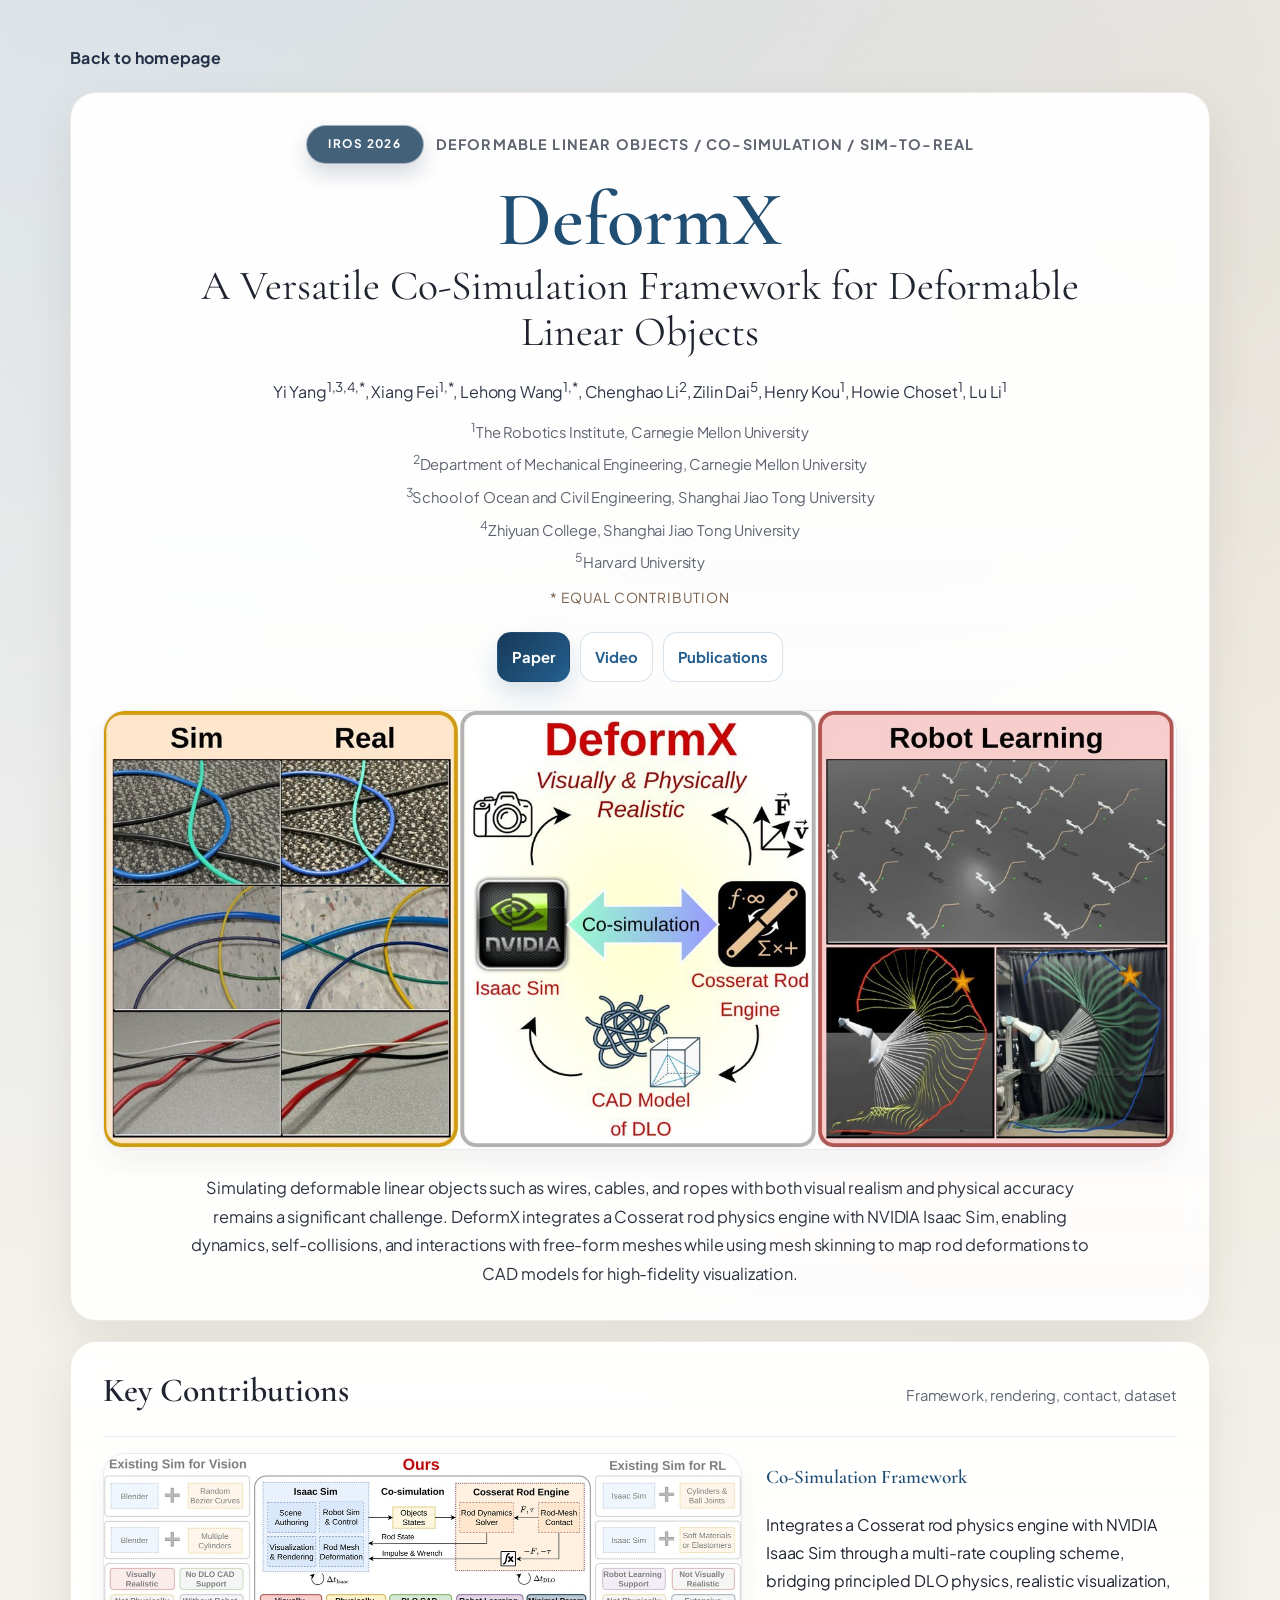
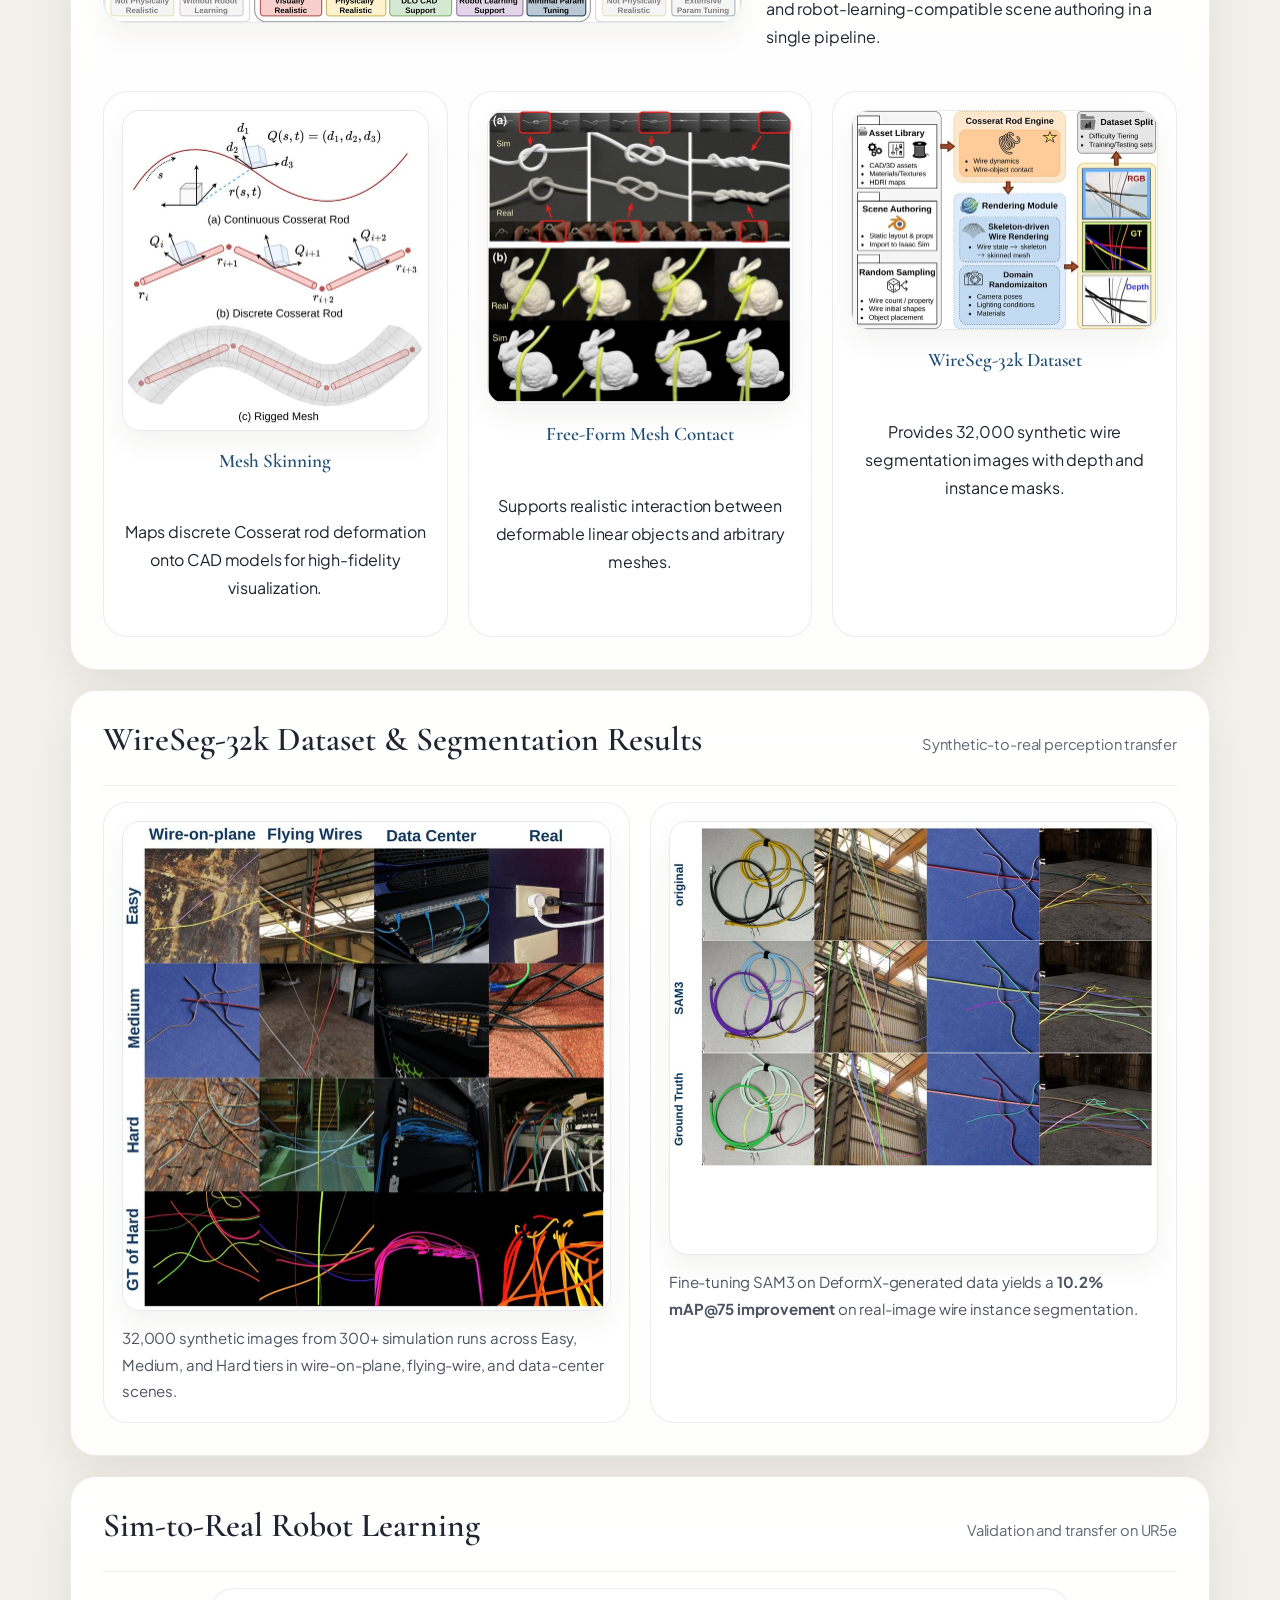
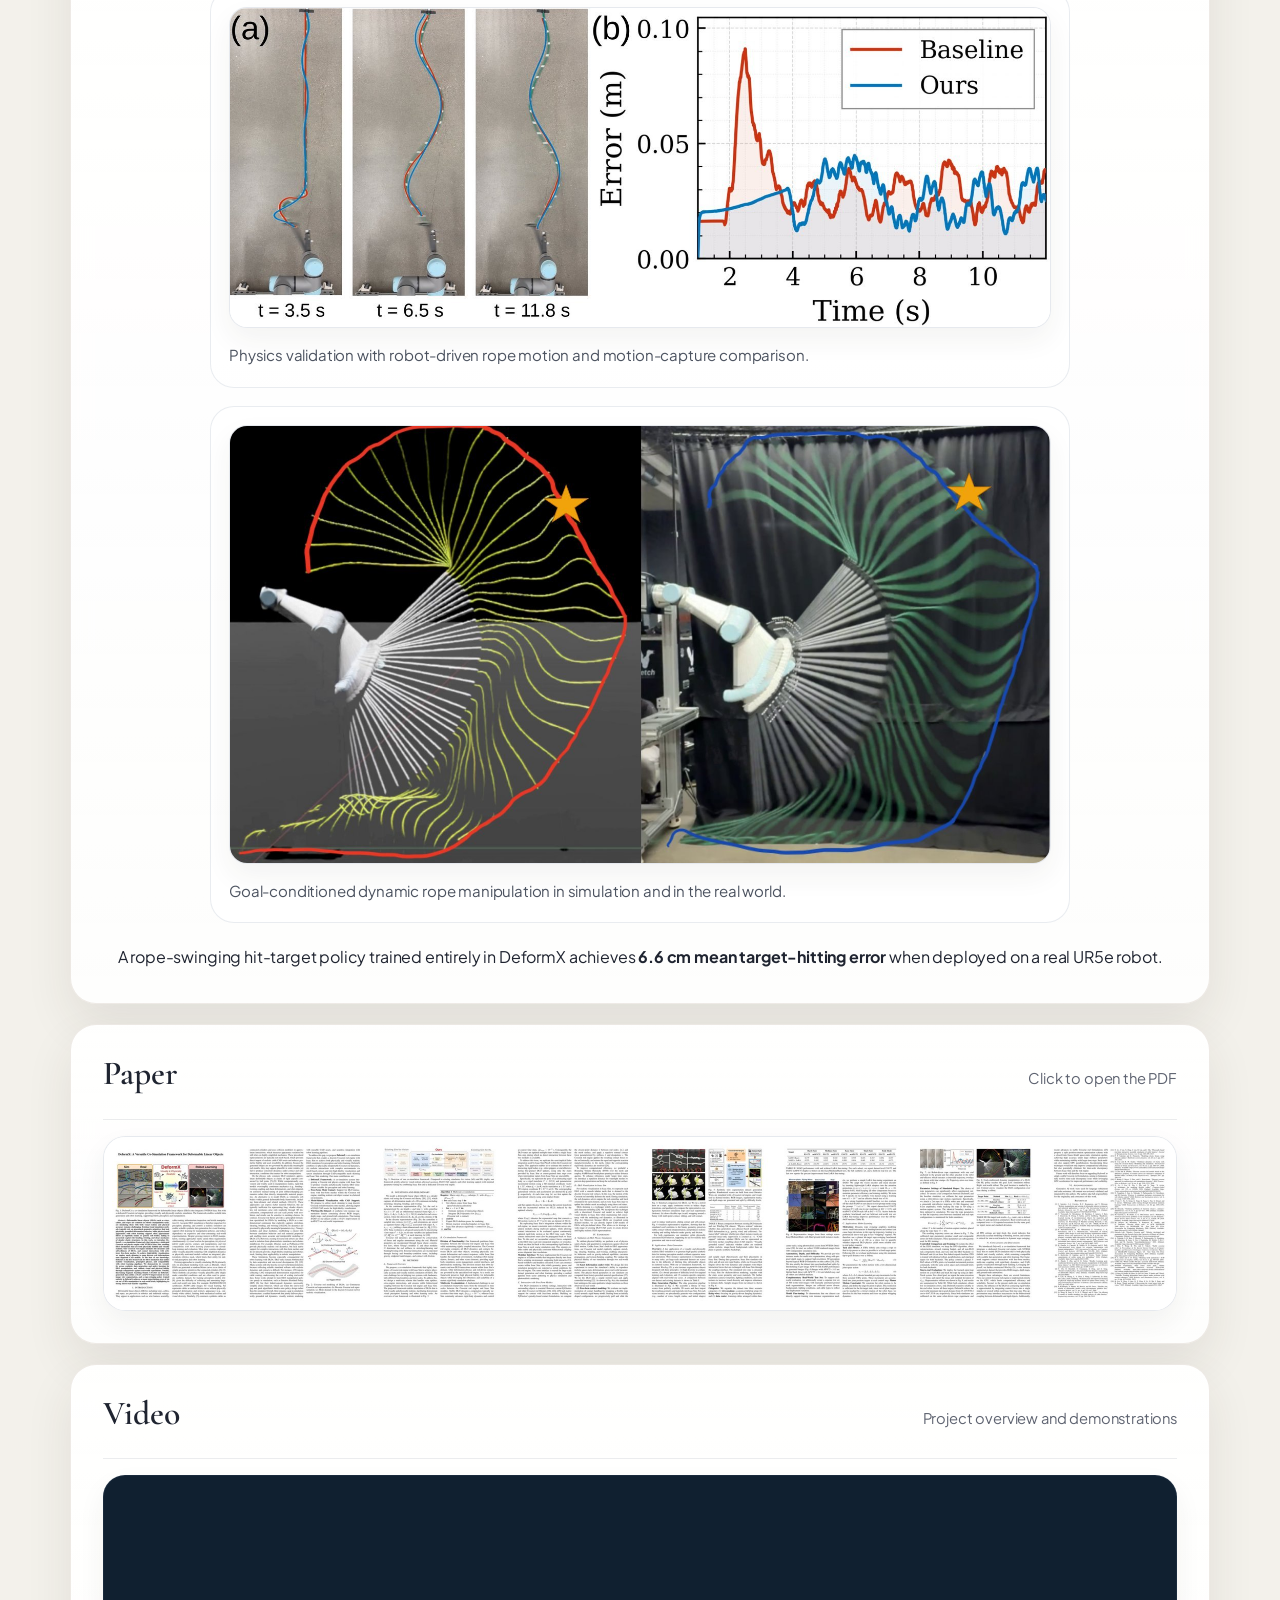
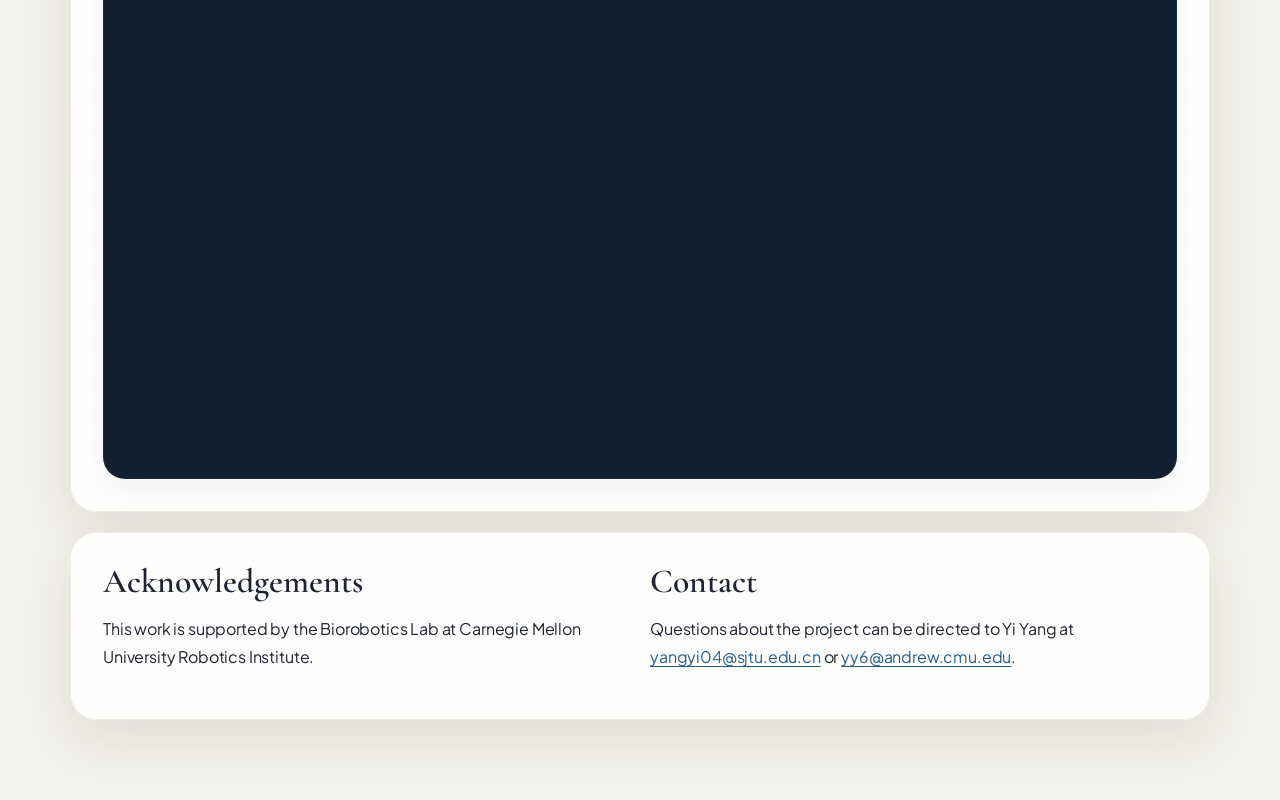
==== commit 2a4fbf5b: "Add share metadata and favicons, and slim down the images Nothing about the pages' appearance change" ====
--- a/deformx.html
+++ b/deformx.html
@@ -4,6 +4,23 @@
   <meta charset="UTF-8" />
   <meta name="viewport" content="width=device-width, initial-scale=1.0" />
   <title>DeformX | Yi Yang</title>
+  <meta name="description" content="DeformX integrates a Cosserat rod physics engine with NVIDIA Isaac Sim to simulate wires, cables, and ropes with dynamics, self-collisions, and mesh interaction, using mesh skinning for high-fidelity visualization." />
+  <link rel="canonical" href="https://yiyang-23.github.io/deformx.html" />
+  <meta property="og:type" content="article" />
+  <meta property="og:site_name" content="Yi Yang" />
+  <meta property="og:title" content="DeformX: A Versatile Co-Simulation Framework for Deformable Linear Objects" />
+  <meta property="og:description" content="DeformX integrates a Cosserat rod physics engine with NVIDIA Isaac Sim to simulate wires, cables, and ropes with dynamics, self-collisions, and mesh interaction, using mesh skinning for high-fidelity visualization." />
+  <meta property="og:url" content="https://yiyang-23.github.io/deformx.html" />
+  <meta property="og:image" content="https://yiyang-23.github.io/assets/images/deformx_cover.jpg" />
+  <meta property="og:image:width" content="1600" />
+  <meta property="og:image:height" content="654" />
+  <meta property="og:image:alt" content="DeformX cover figure" />
+  <meta name="twitter:card" content="summary_large_image" />
+  <meta name="twitter:site" content="@_yiyang04" />
+  <meta name="twitter:creator" content="@_yiyang04" />
+  <link rel="icon" href="/favicon.ico" sizes="any" />
+  <link rel="icon" type="image/png" sizes="32x32" href="assets/images/favicon-32.png" />
+  <link rel="apple-touch-icon" href="assets/images/apple-touch-icon.png" />
   <link rel="preconnect" href="https://fonts.googleapis.com">
   <link rel="preconnect" href="https://fonts.gstatic.com" crossorigin>
   <link href="https://fonts.googleapis.com/css2?family=Cormorant+Garamond:wght@500;600;700&amp;family=Plus+Jakarta+Sans:wght@400;500;600;700;800&amp;display=swap" rel="stylesheet">
@@ -44,7 +61,7 @@
       </div>
 
       <figure class="project-cover">
-        <img src="assets/images/deformx_cover.jpg" alt="DeformX framework overview" />
+        <img src="assets/images/deformx_cover.jpg" alt="DeformX framework overview" width="1600" height="654" decoding="async" />
       </figure>
 
       <p class="project-lead">
@@ -63,7 +80,7 @@
 
       <div class="project-feature">
         <figure class="project-feature-media">
-          <img src="assets/images/deformx_system.png" alt="DeformX co-simulation framework diagram" />
+          <img src="assets/images/deformx_system.jpg" alt="DeformX co-simulation framework diagram" width="1274" height="335" loading="lazy" decoding="async" />
         </figure>
         <div class="project-feature-copy">
           <h3>Co-Simulation Framework</h3>
@@ -78,7 +95,7 @@
       <div class="project-grid project-grid-three">
         <article class="project-mini-card">
           <figure class="project-mini-media">
-            <img src="assets/images/deformx_figure2.png" alt="Mesh skinning visualization for DeformX" />
+            <img src="assets/images/deformx_figure2.jpg" alt="Mesh skinning visualization for DeformX" width="610" height="639" loading="lazy" decoding="async" />
           </figure>
           <h3>Mesh Skinning</h3>
           <p>Maps discrete Cosserat rod deformation onto CAD models for high-fidelity visualization.</p>
@@ -86,7 +103,7 @@
 
         <article class="project-mini-card">
           <figure class="project-mini-media">
-            <img src="assets/images/deformx_contact.png" alt="Free-form mesh contact in DeformX" />
+            <img src="assets/images/deformx_contact.jpg" alt="Free-form mesh contact in DeformX" width="610" height="586" loading="lazy" decoding="async" />
           </figure>
           <h3>Free-Form Mesh Contact</h3>
           <p>Supports realistic interaction between deformable linear objects and arbitrary meshes.</p>
@@ -94,7 +111,7 @@
 
         <article class="project-mini-card">
           <figure class="project-mini-media">
-            <img src="assets/images/deformx_pipeline.jpg" alt="WireSeg-32k dataset generation pipeline" />
+            <img src="assets/images/deformx_pipeline.jpg" alt="WireSeg-32k dataset generation pipeline" width="610" height="437" loading="lazy" decoding="async" />
           </figure>
           <h3>WireSeg-32k Dataset</h3>
           <p>Provides 32,000 synthetic wire segmentation images with depth and instance masks.</p>
@@ -111,7 +128,7 @@
       <div class="project-grid project-grid-two">
         <article class="project-panel">
           <figure class="project-panel-media">
-            <img src="assets/images/deformx_dataset.jpg" alt="WireSeg-32k synthetic dataset examples" />
+            <img src="assets/images/deformx_dataset.jpg" alt="WireSeg-32k synthetic dataset examples" width="974" height="977" loading="lazy" decoding="async" />
           </figure>
           <p class="project-caption">
             32,000 synthetic images from 300+ simulation runs across Easy, Medium, and Hard tiers in
@@ -121,7 +138,7 @@
 
         <article class="project-panel">
           <figure class="project-panel-media">
-            <img src="assets/images/deformx_segmentation.jpg" alt="Segmentation results from DeformX-generated training data" />
+            <img src="assets/images/deformx_segmentation.jpg" alt="Segmentation results from DeformX-generated training data" width="974" height="700" loading="lazy" decoding="async" />
           </figure>
           <p class="project-caption">
             Fine-tuning SAM3 on DeformX-generated data yields a <strong>10.2% mAP@75 improvement</strong>
@@ -140,14 +157,14 @@
       <div class="project-stack">
         <article class="project-panel project-panel-narrow">
           <figure class="project-panel-media">
-            <img src="assets/images/deformx_sin_motion.jpg" alt="Physics validation with robot-driven rope motion" />
+            <img src="assets/images/deformx_sin_motion.jpg" alt="Physics validation with robot-driven rope motion" width="1600" height="623" loading="lazy" decoding="async" />
           </figure>
           <p class="project-caption">Physics validation with robot-driven rope motion and motion-capture comparison.</p>
         </article>
 
         <article class="project-panel project-panel-narrow">
           <figure class="project-panel-media">
-            <img src="assets/images/deformx_demo3.jpg" alt="Goal-conditioned rope manipulation in simulation and on hardware" />
+            <img src="assets/images/deformx_demo3.jpg" alt="Goal-conditioned rope manipulation in simulation and on hardware" width="1600" height="853" loading="lazy" decoding="async" />
           </figure>
           <p class="project-caption">Goal-conditioned dynamic rope manipulation in simulation and in the real world.</p>
         </article>
@@ -166,7 +183,7 @@
       </div>
 
       <a class="project-paper-preview" href="assets/docs/DeformX.pdf" target="_blank" rel="noopener noreferrer">
-        <img src="assets/images/deformx_paper_stitched.jpg" alt="Preview of the DeformX paper" />
+        <img src="assets/images/deformx_paper_stitched.jpg" alt="Preview of the DeformX paper" width="2144" height="346" loading="lazy" decoding="async" />
       </a>
     </section>
 
--- a/assets/css/styles.css
+++ b/assets/css/styles.css
@@ -18,6 +18,13 @@
   box-sizing: border-box;
 }
 
+/* width/height attributes on <img> are intrinsic-size hints for aspect-ratio
+   (they stop layout shift while images load); this keeps CSS in charge of the
+   rendered box. Any class rule that sets an explicit height still wins. */
+img {
+  height: auto;
+}
+
 html,
 body {
   margin: 0;
@@ -59,7 +66,7 @@
   padding: 44px 20px 76px;
   display: grid;
   gap: 24px;
-  grid-template-columns: 340px minmax(0, 1fr);
+  grid-template-columns: 300px minmax(0, 1fr);
   align-items: start;
 }
 
@@ -113,6 +120,22 @@
   max-width: 240px;
   margin-left: auto;
   margin-right: auto;
+}
+
+.location {
+  margin: 10px auto 0;
+  display: inline-flex;
+  align-items: center;
+  gap: 6px;
+  color: var(--muted);
+  font-size: 0.9rem;
+  font-weight: 500;
+}
+
+.location-icon {
+  display: block;
+  flex: none;
+  color: var(--accent);
 }
 
 .quick-nav {
@@ -187,6 +210,58 @@
   box-shadow: none;
 }
 
+.button-row .btn {
+  display: flex;
+  align-items: center;
+  justify-content: center;
+  gap: 8px;
+}
+
+.btn-icon {
+  display: block;
+  flex: none;
+}
+
+.link-list {
+  list-style: none;
+  margin: 18px 0 0;
+  padding: 2px 4px 0;
+  display: grid;
+  gap: 10px;
+}
+
+.link-list a,
+.link-list button {
+  display: inline-flex;
+  align-items: center;
+  gap: 10px;
+  padding: 0;
+  border: none;
+  background: none;
+  font: inherit;
+  font-size: 0.95rem;
+  font-weight: 600;
+  color: var(--accent);
+  text-decoration: none;
+  cursor: pointer;
+}
+
+.link-list a:hover,
+.link-list button:hover {
+  color: var(--accent-deep);
+  text-decoration: underline;
+  text-underline-offset: 3px;
+}
+
+.link-icon {
+  display: block;
+  flex: none;
+  width: 16px;
+  height: 16px;
+  color: var(--accent-deep);
+  opacity: 0.85;
+}
+
 .content {
   display: grid;
   gap: 20px;
@@ -198,6 +273,10 @@
   padding: 0 20px;
   display: flex;
   justify-content: center;
+}
+
+.visitor-map[hidden] {
+  display: none;
 }
 
 .visitor-map-widget {
@@ -213,6 +292,75 @@
   box-shadow: var(--shadow-soft);
 }
 
+/* WeChat QR modal */
+.modal-open {
+  overflow: hidden;
+}
+
+.wechat-modal {
+  position: fixed;
+  inset: 0;
+  z-index: 1000;
+  display: flex;
+  align-items: center;
+  justify-content: center;
+  padding: 20px;
+  background: rgba(31, 36, 48, 0.55);
+  backdrop-filter: blur(4px);
+  -webkit-backdrop-filter: blur(4px);
+}
+
+.wechat-modal[hidden] {
+  display: none;
+}
+
+.wechat-modal-card {
+  position: relative;
+  width: min(340px, 100%);
+  padding: 22px 22px 18px;
+  text-align: center;
+  background: var(--panel-strong);
+  border: 1px solid var(--line);
+  border-radius: 22px;
+  box-shadow: var(--shadow);
+}
+
+.wechat-modal-card img {
+  display: block;
+  width: 100%;
+  height: auto;
+  border-radius: 14px;
+}
+
+.wechat-modal-card p {
+  margin: 14px 0 0;
+  color: var(--muted);
+  font-size: 0.93rem;
+  font-weight: 600;
+}
+
+.wechat-modal-close {
+  position: absolute;
+  top: 10px;
+  right: 10px;
+  width: 32px;
+  height: 32px;
+  display: flex;
+  align-items: center;
+  justify-content: center;
+  border: none;
+  border-radius: 50%;
+  background: rgba(37, 95, 143, 0.08);
+  color: var(--accent-deep);
+  font-size: 1.3rem;
+  line-height: 1;
+  cursor: pointer;
+}
+
+.wechat-modal-close:hover {
+  background: rgba(37, 95, 143, 0.16);
+}
+
 .content .card {
   padding: 30px;
   background:
@@ -264,8 +412,64 @@
   font-weight: 600;
 }
 
+.edu-list {
+  margin: 0;
+  padding: 0;
+  list-style: none;
+  display: grid;
+  gap: 12px;
+}
+
+.edu-item {
+  display: grid;
+  grid-template-columns: auto minmax(0, 1fr) auto;
+  align-items: center;
+  gap: 16px;
+  padding: 14px 16px;
+  border-radius: 16px;
+  background: rgba(255, 255, 255, 0.7);
+  border: 1px solid rgba(124, 133, 152, 0.12);
+}
+
+.edu-logo {
+  width: 64px;
+  height: 64px;
+  flex: none;
+  display: flex;
+  align-items: center;
+  justify-content: center;
+}
+
+.edu-logo img {
+  width: 64px;
+  height: 64px;
+  object-fit: contain;
+  display: block;
+}
+
+.edu-org {
+  margin: 0;
+  font-weight: 700;
+  color: var(--text);
+}
+
+.edu-role {
+  margin: 3px 0 0;
+  font-size: 0.93rem;
+  color: var(--muted);
+}
+
+.edu-date {
+  font-size: 0.86rem;
+  font-weight: 600;
+  color: var(--accent);
+  white-space: nowrap;
+  padding: 5px 10px;
+  border-radius: 999px;
+  background: var(--accent-soft);
+}
+
 .timeline,
-.skill-list,
 .award-grid {
   margin: 0;
   padding-left: 0;
@@ -273,20 +477,17 @@
 }
 
 .timeline li,
-.skill-list li,
 .award-grid li {
   margin-bottom: 10px;
 }
 
 .timeline li,
-.skill-list li,
 .award-grid li {
   position: relative;
   padding-left: 18px;
 }
 
 .timeline li::before,
-.skill-list li::before,
 .award-grid li::before {
   content: "";
   position: absolute;
@@ -303,11 +504,27 @@
   font-weight: 700;
   color: #2f3b52;
   display: inline-block;
-  min-width: 92px;
+  min-width: 76px;
 }
 
 .timeline.compact li {
   margin-bottom: 8px;
+}
+
+.timeline li.news-award {
+  border-left: 3px solid #c62828;
+  border-radius: 0 8px 8px 0;
+  background: linear-gradient(90deg, #fdeeed, rgba(253, 238, 237, 0) 88%);
+  padding: 0 12px 0 15px;
+}
+
+.timeline li.news-award::before {
+  content: none;
+}
+
+.news-award-title {
+  color: #c62828;
+  font-weight: 700;
 }
 
 .timeline .news-emoji {
@@ -348,9 +565,12 @@
 }
 
 .deformx-media {
-  min-height: 286px;
+  min-height: 252px;
   padding: 0;
   background: transparent;
+  border-radius: 18px;
+  overflow: hidden;
+  align-items: stretch;
 }
 
 .publication-image {
@@ -369,8 +589,12 @@
 }
 
 .publication-image-deformx {
+  width: 100%;
+  height: 100%;
   max-width: 100%;
-  max-height: 100%;
+  max-height: none;
+  object-fit: cover;
+  border-radius: 18px;
 }
 
 .publication-body {
@@ -475,6 +699,11 @@
   color: #7c8598;
 }
 
+.pub-icon {
+  display: block;
+  flex: none;
+}
+
 .hand-media {
   background: transparent;
 }
@@ -497,13 +726,7 @@
   border-radius: 18px;
 }
 
-.two-col {
-  display: grid;
-  grid-template-columns: repeat(2, minmax(0, 1fr));
-  gap: 24px;
-}
-
-@media (max-width: 1080px) {
+@media (max-width: 1160px) {
   .page-shell {
     grid-template-columns: 1fr;
   }
@@ -516,7 +739,9 @@
   .content .card {
     border-radius: 24px;
   }
-
+}
+
+@media (max-width: 1080px) {
   .publication-card {
     grid-template-columns: 1fr;
   }
@@ -526,10 +751,6 @@
   .content .card,
   .sidebar {
     padding: 24px;
-  }
-
-  .two-col {
-    grid-template-columns: 1fr;
   }
 
   .publication-body h3 {
@@ -580,9 +801,17 @@
   }
 
   .timeline li,
-  .skill-list li,
   .award-grid li {
     padding-left: 16px;
+  }
+
+  .edu-item {
+    grid-template-columns: auto minmax(0, 1fr);
+  }
+
+  .edu-date {
+    grid-column: 2;
+    justify-self: start;
   }
 
   .visitor-map {
